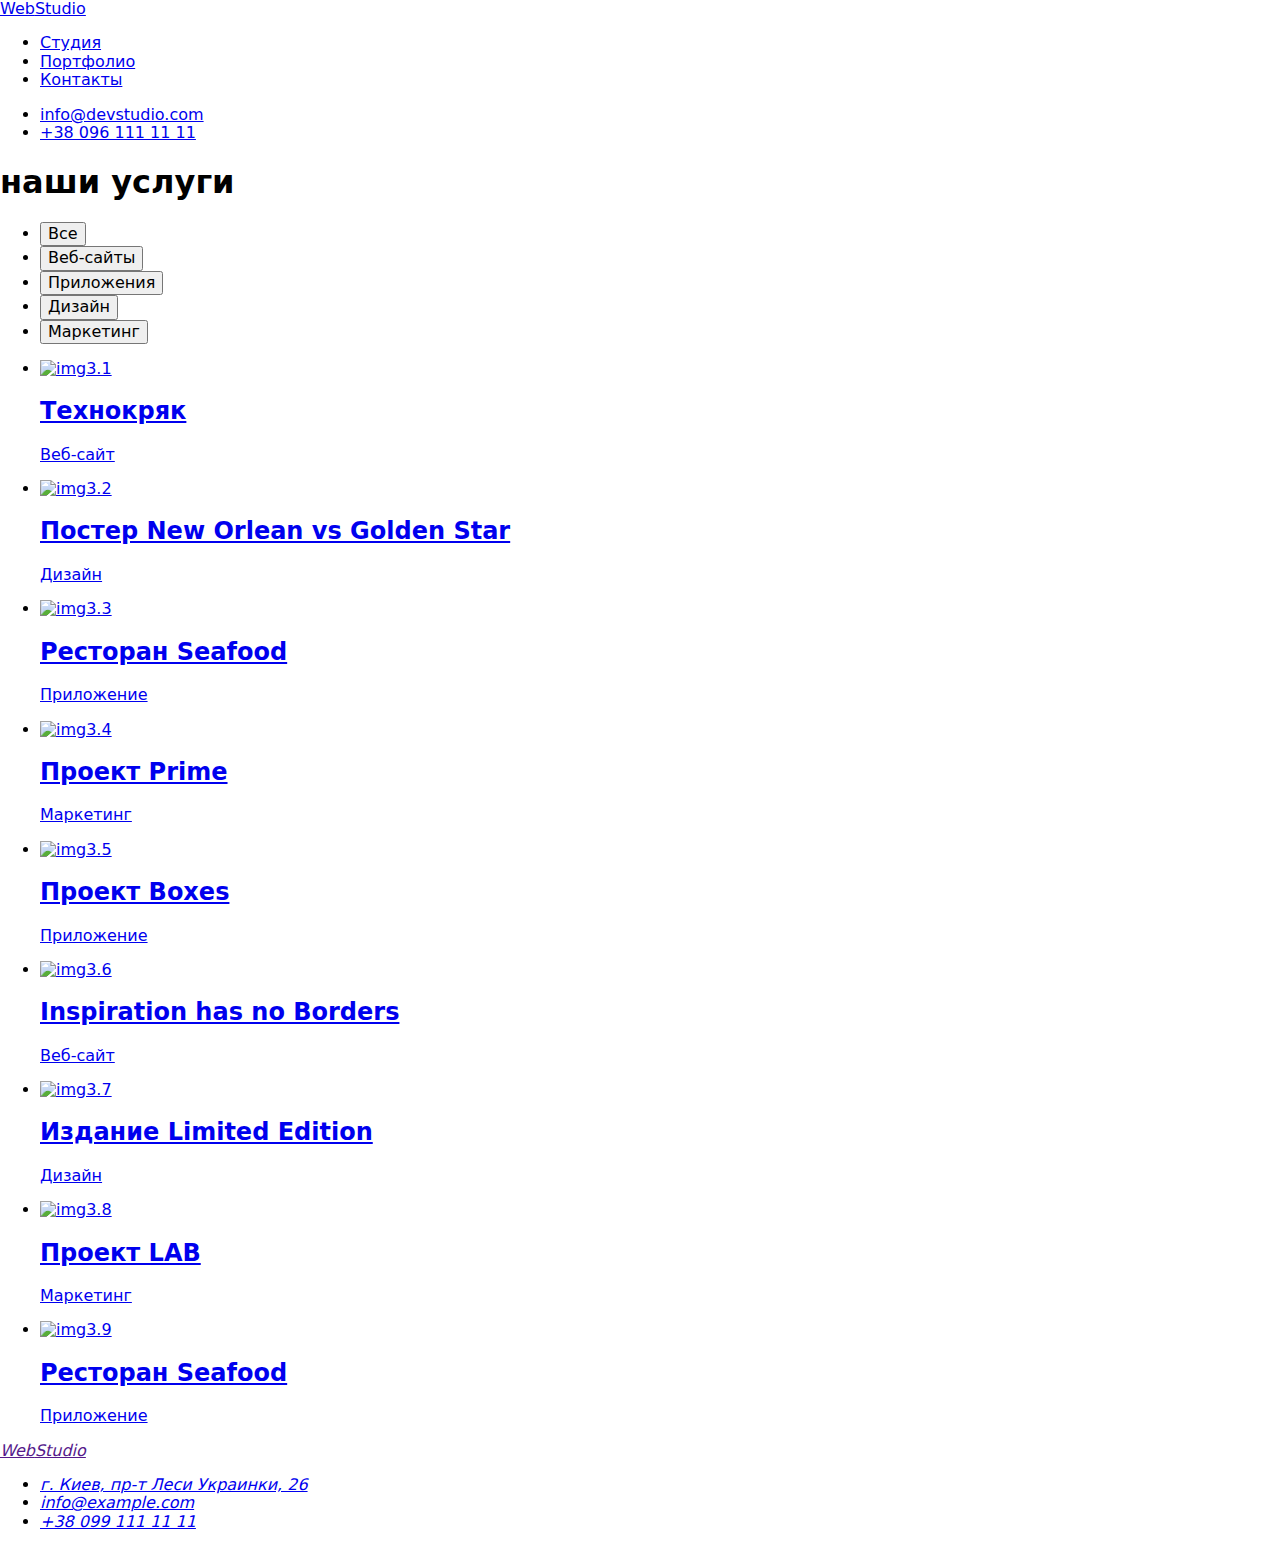
==== portfolio.html @ ed43c31b "Add files via upload" ====
<!DOCTYPE html>
<html lang="ru">
<head>
    <meta charset="UTF-8">
    <meta http-equiv="X-UA-Compatible" content="IE=edge">
    <meta name="viewport" content="width=device-width, initial-scale=1.0">
    <title>portfolio</title>
        <!--нормализатор -->
    <link rel="stylesheet" href="https://cdnjs.cloudflare.com/ajax/libs/modern-normalize/1.0.0/modern-normalize.min.css" />

<!--fonts-->
    <link rel="preconnect" href="https://fonts.googleapis.com">
    <link rel="preconnect" href="https://fonts.gstatic.com" crossorigin>
    <link
        href="https://fonts.googleapis.com/css2?family=Raleway:wght@700&family=Roboto:ital,wght@0,100;0,400;0,500;0,700;0,900;1,100;1,300&display=swap"
        rel="stylesheet">
    <link rel="stylesheet" href="styles/styles.css">
    <link rel="stylesheet" href="styles/media.css">
</head>

<header>
    <a href="#" class="logo">
        Web<span>Studio</span>
    </a>
    <nav class="links">
        <ul>
            <li>
                <a href="index.html">Студия</a> <!--class current-->
            </li>
            <li>
                <a class="current" href="portfolio.html">Портфолио</a>
            </li>
            <li>
                <a href="contacts">Контакты</a>
            </li>
        </ul>
    </nav>
<ul class="contacts">
    <li>
        <a href="mailto:info@devstudio.com" class="mail">info@devstudio.com</a>
    </li>
    <li>
        <a class="tel" href="tel:+380961111111">+38 096 111 11 11</a>
    </li>
    </ul>
</header>
<main>
<section>
    <h1 class="disappering_title">наши услуги</h1>
<ul class="buttons">
    <li><button type="button" class="btn">Все</button></li>
    <li><button type="button" class="btn">Веб-сайты</button></li>
    <li><button type="button" class="btn">Приложения</button></li>
    <li><button type="button" class="btn">Дизайн</button></li>
    <li><button type="button" class="btn">Маркетинг</button></li>
</ul>


<ul class="images">
    <li>
        <a href="*">
            <img src="images/img3.1.jpg" alt="img3.1">
            <h2>Технокряк</h2>
            <p>Веб-сайт</p>
        </a>
    </li>
    <li>
        <a href="*">
            <img src="images/img3.2.jpg" alt="img3.2">
            <h2>Постер New Orlean vs Golden Star</h2>
            <p>Дизайн</p>
        </a>
    </li>
    <li>
        <a href="*">
            <img src="images/img3.3.jpg" alt="img3.3">
            <h2>Ресторан Seafood</h2>
            <p>Приложение</p>
        </a>
    </li>
    <li>
        <a href="*">
            <img src="images/img3.4.jpg" alt="img3.4">
            <h2>Проект Prime</h2>
            <p>Маркетинг</p>
        </a>
    </li>
    <li>
        <a href="*">
            <img src="images/img3.5.jpg" alt="img3.5">
            <h2>Проект Boxes</h2>
            <p>Приложение</p>
        </a>
    </li>
    <li>
        <a href="*">
            <img src="images/img3.6.jpg" alt="img3.6">
            <h2>Inspiration has no Borders</h2>
            <p>Веб-сайт</p>
        </a>
    </li>
    <li>
        <a href="*">
            <img src="images/img3.7.jpg" alt="img3.7">
            <h2>Издание Limited Edition</h2>
            <p>Дизайн</p>
        </a>
    </li>
    <li>
        <a href="*">
            <img src="images/img3.8.jpg" alt="img3.8">
            <h2>Проект LAB</h2>
            <p>Маркетинг</p>
        </a>
    </li>
    <li>
        <a href="*">
            <img src="images/img3.9.jpg" alt="img3.9">
            <h2>Ресторан Seafood</h2>
            <p>Приложение</p>
        </a>
    </li>
</ul>
</section>
</main>
<footer>
    <address>
        <a class="bottom_logo" href="">Web<span>Studio</span></a>
        <ul>
            <li><span><a href="google_maps">г. Киев, пр-т Леси Украинки, 26</a></span></li>
            <li><a href="mailto:info@example.com">info@example.com</a></li>
            <li><a href="+380991111111">+38 099 111 11 11</a></li>
        </ul>
    </address>
</footer>




</html>
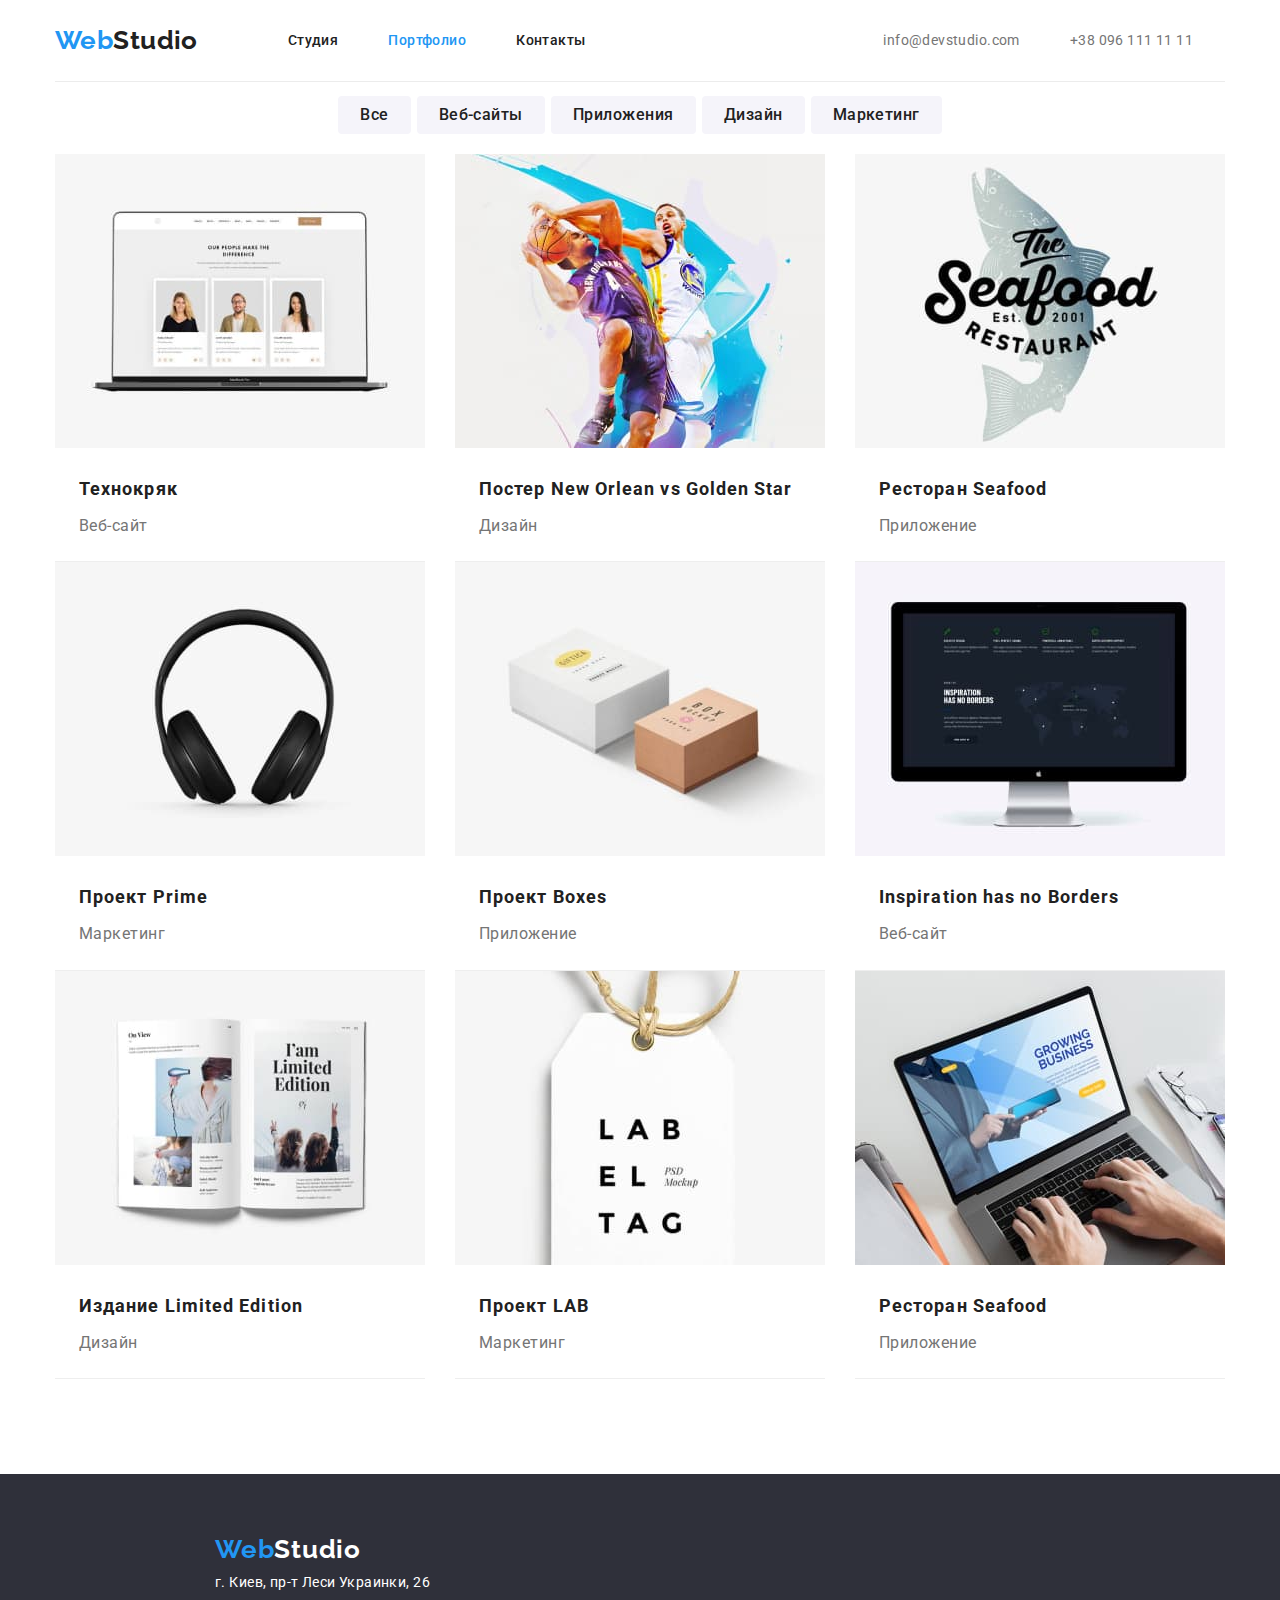
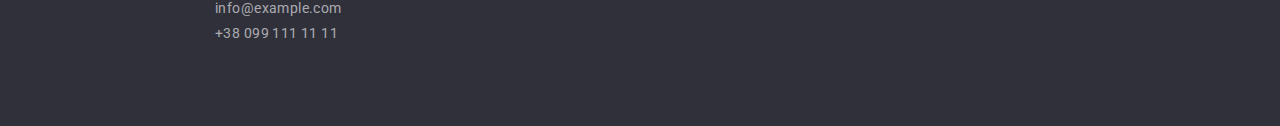
==== commit ab9e090d: "Add files via upload" ====
--- a/portfolio.html
+++ b/portfolio.html
@@ -15,7 +15,7 @@
         href="https://fonts.googleapis.com/css2?family=Raleway:wght@700&family=Roboto:ital,wght@0,100;0,400;0,500;0,700;0,900;1,100;1,300&display=swap"
         rel="stylesheet">
     <link rel="stylesheet" href="styles/styles.css">
-    <link rel="stylesheet" href="styles/media.css">
+    <!--link rel="stylesheet" href="styles/media.css"-->
 </head>
 
 <header>
@@ -25,8 +25,7 @@
     <nav class="links">
         <ul>
             <li>
-                <a href="index.html">Студия</a> <!--class current-->
-            </li>
+                <a href="index.html">Студия</a>
             <li>
                 <a class="current" href="portfolio.html">Портфолио</a>
             </li>
--- a/styles/styles.css
+++ b/styles/styles.css
@@ -0,0 +1,432 @@
+/*general rules*/
+
+/*1 em = 14px*/
+:root {
+    --blue: #2196F3;
+    --white: #ffffff;
+    --black-text: #212121;
+    --gray-text: #757575;
+    --bg-color: #2F303A; 
+    --bg-color2: #F5F4FA;
+    --footer-addres-color: rgba(255, 255, 255, 0.6);
+}
+
+body {
+    padding: 0;
+    margin: 0;
+    font-size: 14px;
+    letter-spacing: 0.03em;
+    font-family: 'Roboto', sans-serif;
+    color: var(--black-text);
+    background-color: var(--white);
+    font-size: 14px;
+}
+
+a {
+    text-decoration: none;
+}
+ul {
+    padding-left: 0;
+    margin-bottom: 0;
+    list-style: none;
+}
+
+/*header*/
+header {
+    max-width: 1170px;
+    margin: 0 auto;
+    display: flex;
+    border-bottom: 1px solid #ECECEC;
+}
+header .logo {
+    text-decoration: none;
+    font-family: 'Raleway';
+    font-weight: 700;
+    font-size: 26px;
+    line-height: 1.2;
+    color: var(--blue);
+}
+header .logo span {
+    margin: 0;
+    display: inline-block;
+    color: var(--black-text);
+    padding: 25px 0;
+}
+.header a {
+    text-decoration: none;
+}
+
+/*links*/
+.links {
+    margin-left: 90px;
+}
+.links ul {
+    width: 40%;
+    list-style: none;
+    margin-top: 0;
+    padding-left: 0;
+    display: flex;
+    padding: 32px 0
+}
+.links ul li:last-child {
+    margin-right: 0;
+}
+.links ul li {
+    margin-right: 50px;
+}
+.links li a {
+    font-family: 'Roboto';
+    font-weight: 500;
+    font-size: 14px;
+    line-height: 1.14;
+    letter-spacing: 0.02;
+    text-decoration: none;
+    color: var(--black-text);
+
+}
+.links li a span {
+    margin: 0;
+    color: var(--blue);;
+}
+
+/*contacts*/
+.contacts {
+    font-family: 'Roboto';
+    list-style: none;
+    margin-top: 0;
+    padding-left: 0;
+    display: flex;
+    margin-left: auto;
+    padding: 32px;
+}
+
+.tel {
+    color: var(--gray-text);
+}
+
+.mail {
+    margin-right: 50px;
+    color: var(--gray-text);
+}
+
+/*Block 1*/
+.logo-img {
+    width: 100%;
+    font-family: 'Raleway';
+    font-weight: 700;
+    font-size: 26px;
+    line-height: 1.19;
+    letter-spacing: 0.03em;
+    color: var(--blue);
+}
+.banner {
+    padding: 200px 0;
+    background: var(--bg-color);
+    text-align: center;
+    width: 1600px;
+    margin: 0 auto;
+}
+.banner h1 {
+    max-width: 695px;
+    margin: 0 auto;
+    margin-bottom: 30px;
+    font-weight: 900;
+    font-size: 44px;
+    line-height: 1.36;
+    text-align: center;
+    letter-spacing: 0.06em;
+    text-transform: uppercase;
+    color:var(--white);
+}
+.banner .btn {
+    margin-top: 30px;
+    color: var(--white);
+    background: var(--blue);
+    box-shadow: 0px 4px 4px rgba(0, 0, 0, 0.15);
+    border-radius: 4px;
+    letter-spacing: 0.06em;
+    padding: 10px 32px;
+    border: none;
+    width: 200px;
+    height: 50px;
+
+
+}
+/*our benefits*/
+.disappering_title{
+    display: none;
+}
+.benefits ul {
+    font-family: 'Roboto';
+    margin: 0 auto;
+    display: flex;
+}
+.benefits ul li {
+    margin-right: 30px;
+}
+.benefits ul li:last-child {
+    margin-right: 0;
+}
+.benefits h3 {
+    margin-top: 0;
+    font-family: 'Roboto';
+    font-weight: 700;
+    font-size: 14px;
+    line-height: 1.14;
+    letter-spacing: 0.03em;
+    text-transform: uppercase;
+    color: var(--black-text);
+}
+.benefits p {
+    font-size: 14px;
+    line-height: 1.71;
+    letter-spacing: 0.03em;
+    color: var(--gray-text);
+    margin-bottom: 0;
+}
+/*works*/
+.works {
+    padding-bottom: 95px;
+}
+.works h2 {
+    font-family: 'Roboto';
+    font-weight: 700;
+    font-size: 36px;
+    line-height: 1.17;
+    text-align: center;
+    letter-spacing: 0.03em;
+    color: var(--black-text);
+    margin-bottom: 50px;
+}
+.works ul {
+    display: flex;
+    max-width: 1170px;
+    margin: 0 auto;
+}
+.works ul li {
+    margin-right: 30px;
+}
+.works ul li:last-child {
+    margin-right: 0;
+}
+.team {
+    background: var(--bg-color2);
+    width: 1600px;
+    margin: 0 auto;
+}
+.m-bt-95 {
+    padding: 95px 0;
+}
+.team h2 {
+    font-family: 'Roboto';
+    font-weight: 700;
+    font-size: 36px;
+    line-height: 1.17;
+    text-align: center;
+    letter-spacing: 0.03em;
+    color: var(--black-text);
+    margin-bottom: 50px;
+}
+.team ul {
+    display: flex;
+    max-width: 1170px;
+    margin: 0 auto;
+}
+.team img {
+    width: 100%;
+}
+.team li:last-child {
+    margin: 0;
+}
+.team li {
+    margin-right: 30px;
+    background: var(--white);
+    box-shadow: 0px 1px 3px rgba(0, 0, 0, 0.12), 0px 1px 1px rgba(0, 0, 0, 0.14), 0px 2px 1px rgba(0, 0, 0, 0.2);
+    border-radius: 0px 0px 4px 4px;
+    text-align: center;
+}
+.team h3 {
+    font-family: 'Roboto';
+    font-weight: 500;
+    font-size: 16px;
+    line-height: 1.2;
+    text-align: center;
+    letter-spacing: 0.03em;
+    color: var(--black-text);
+    margin: 30px 0 10px;
+}
+.team  p {
+    font-family: 'Roboto';
+    font-size: 16px;
+    line-height: 1.2;
+    text-align: center;
+    letter-spacing: 0.03em;
+    color: var(--gray-text);
+}
+/*footer*/
+footer{
+    background: var(--bg-color);
+    margin: 0 auto;
+    height: 252px;
+    width: 1600px;
+}
+.bottom_logo{
+    display: flex;
+    color: var(--blue);
+    font-family: 'Raleway';
+    font-weight: 700;
+    font-size: 26px;
+    line-height: 1.2;
+    letter-spacing: 0.03em;
+    max-width:145px;
+    padding-top: 60px;
+    max-width: 1170px;
+    margin: 0 auto;
+}
+.bottom_logo span{
+    margin: 0;
+    color: var(--white);
+}
+address{
+    margin-top: 20px;
+}
+footer address ul li a{
+    color: var(--footer-addres-color)
+}
+footer address ul li span a {
+    color: var(--white);
+}
+footer ul{
+    margin-top: 9px;
+}
+footer ul li {
+    margin-top: 9px;
+}
+address{
+    text-decoration-style: none;
+    max-width: 1170px;
+    margin: 0 auto;
+    font-family: 'Roboto';
+    font-style: normal;
+}
+
+/*portfolio*/
+
+/*top buttoms*/
+.buttons{
+    display: flex;
+justify-content: center;
+}
+.buttons li{
+    margin-right: 6px;
+}
+.buttons li:last-child {
+margin: 0;
+}
+.buttons li button{
+    padding: 6px 22px;
+    font-family: 'Roboto';
+    font-weight: 500;
+    font-size: 16px;
+    line-height: 1.6;
+    text-align: center;
+    letter-spacing: 0.03em;
+    background: var(--bg-color2);
+    border-radius: 4px;
+    border: 0;
+    color: var(--black-text);
+}
+.button-red{ 
+    background: var(--blue);
+    box-shadow: 0px 3px 1px rgba(0, 0, 0, 0.1), 0px 1px 2px rgba(0, 0, 0, 0.08), 0px 2px 2px rgba(0, 0, 0, 0.12);
+    border-radius: 4px;
+    color: var(--white);
+}
+/*images description*/
+.images p{
+    font-family: 'Roboto';
+    font-size: 16px;
+    line-height: 1.9;
+    letter-spacing: 0.03em;
+    color: var(--gray-text);
+}
+.images h2{
+    font-family: 'Roboto';
+    font-weight: 700;
+    font-size: 18px;
+    line-height: 2;
+    letter-spacing: 0.06em;
+    color: var(--black-text);
+    margin:20px 24px 4px 24px;
+}
+.images p {
+    margin:0px 24px 20px 24px;
+}
+
+/*images position*/
+img {
+    justify-content: space-between ;
+    width: 100%;
+    /*margin-top: 30px;*/
+}
+
+.images {
+    max-width:1170px;
+    display: flex;
+    flex-wrap: wrap;
+    margin: auto;
+    padding-top: 20px;
+    justify-content: space-between;
+    padding-bottom: 95px;
+}
+
+a:hover,a:focus{
+    color: var(--blue);
+    transition: color .5s ease-out;
+}
+
+.images li{
+    border-bottom: 1px solid #EEEEEE;
+}
+
+.links ul li .current {
+    color: var(--blue)
+}
+
+.btn:hover,.btn:focus {
+    background: var(--blue);
+    box-shadow: 0px 3px 1px rgba(0, 0, 0, 0.1), 0px 1px 2px rgba(0, 0, 0, 0.08), 0px 2px 2px rgba(0, 0, 0, 0.12);
+    border-radius: 4px;
+    color: var(--white);
+    cursor: pointer;
+
+}
+
+.banner .container .btn:hover
+    {visibility: hidden;}
+
+.links ul li a:hover,.links ul li a:focus {
+    color: var(--blue);
+    transition: color .5s ease-in-out;
+}
+
+.contacts li a .tel:hover{
+    color: var(--blue);
+    transition: color .5s ease-out;
+}
+.container{
+    width: 1200px;
+    padding: 0px 15px;
+    margin: 0 auto;
+}
+
+
+/*transition: color .5s ease-in-out;*/
+/*плавність для анімації на ховер
+ 1 color для чого (all)
+ 2 .5s тривалість
+ 3 ease-in-out яка аме анімація
+*/
+
+
+
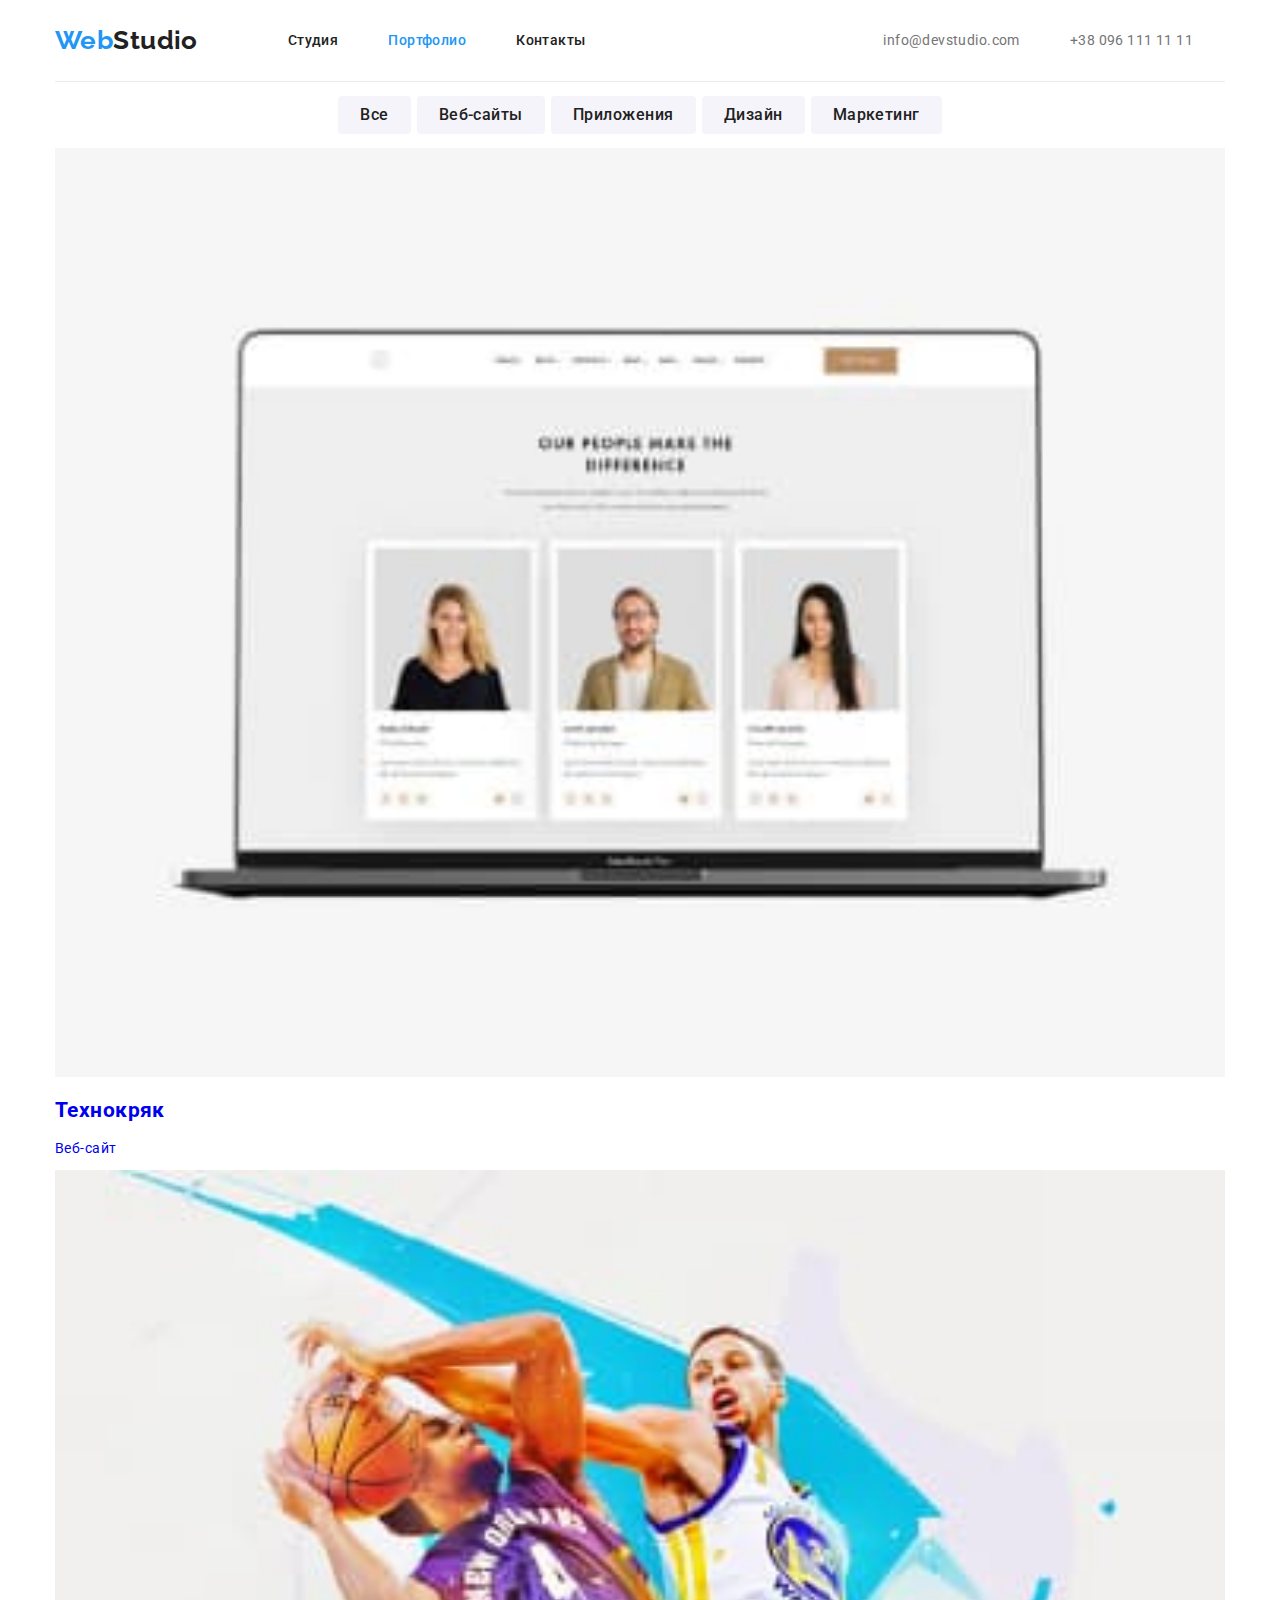
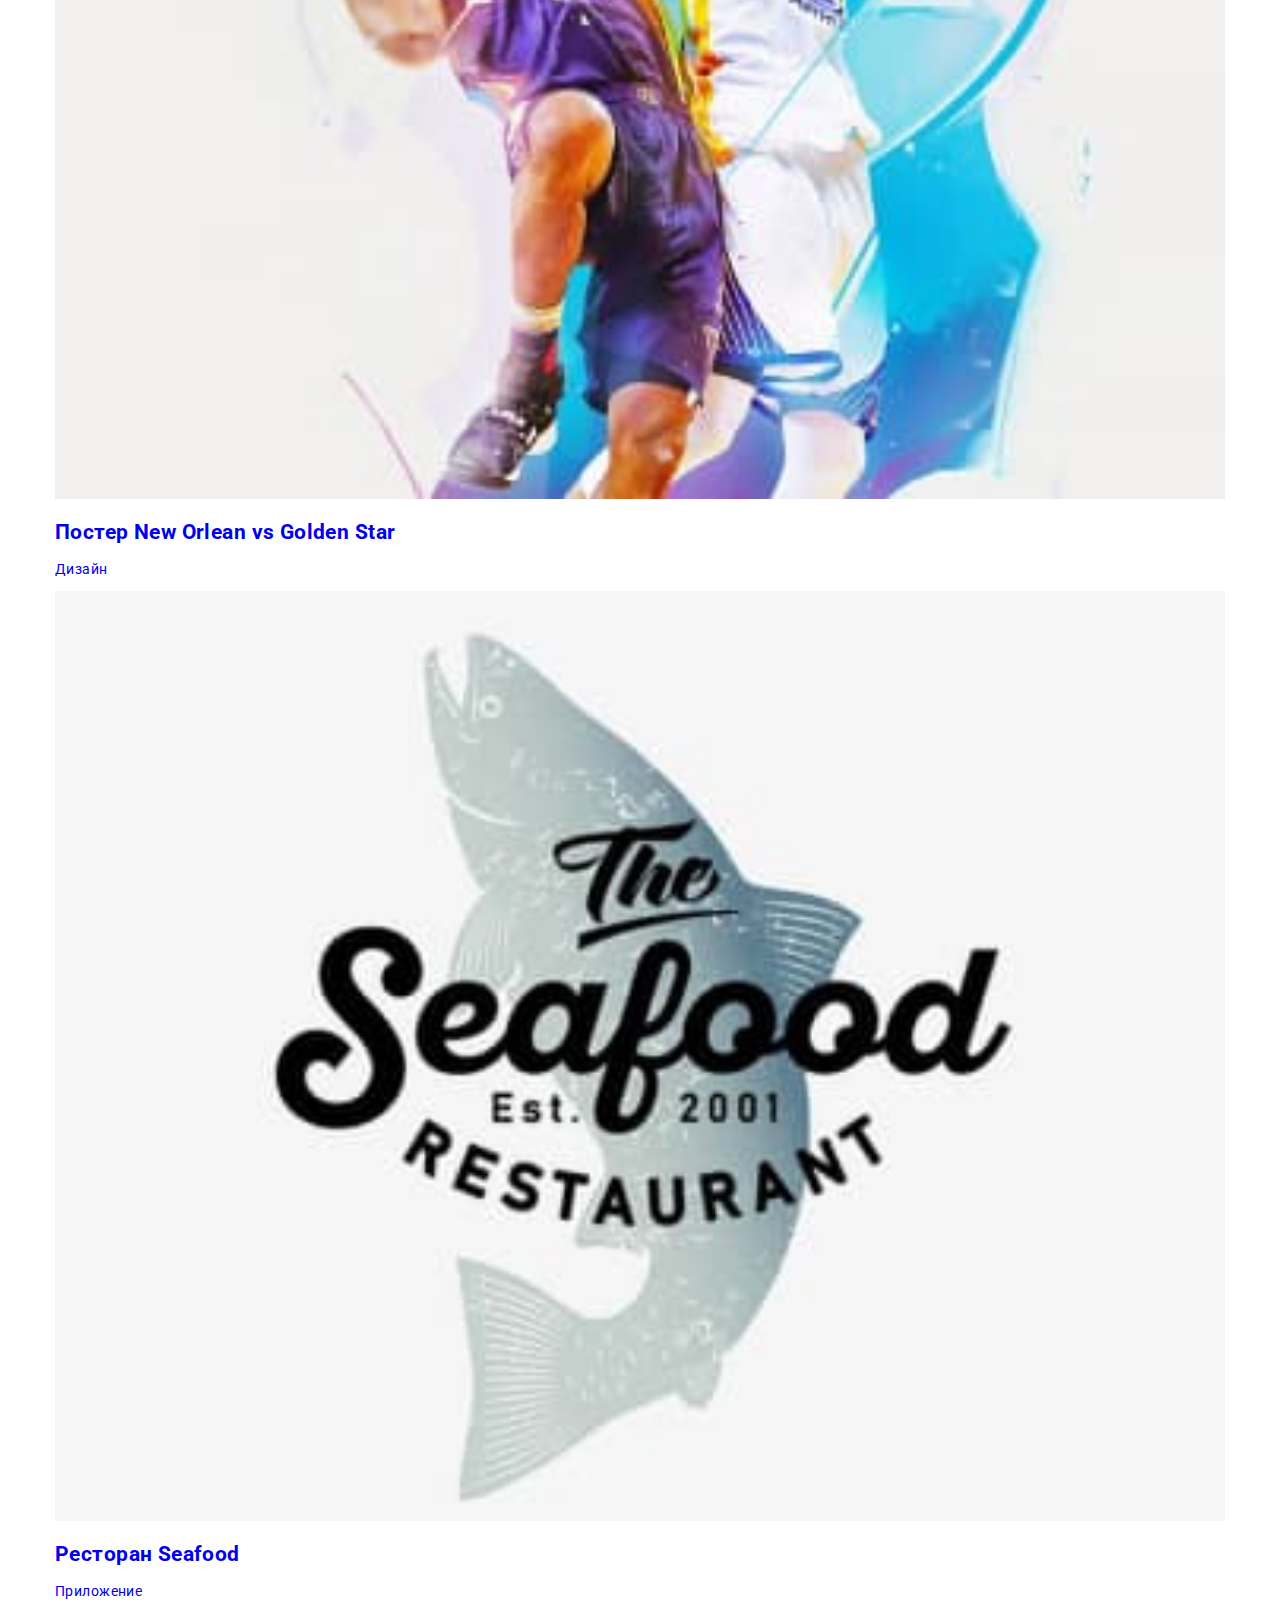
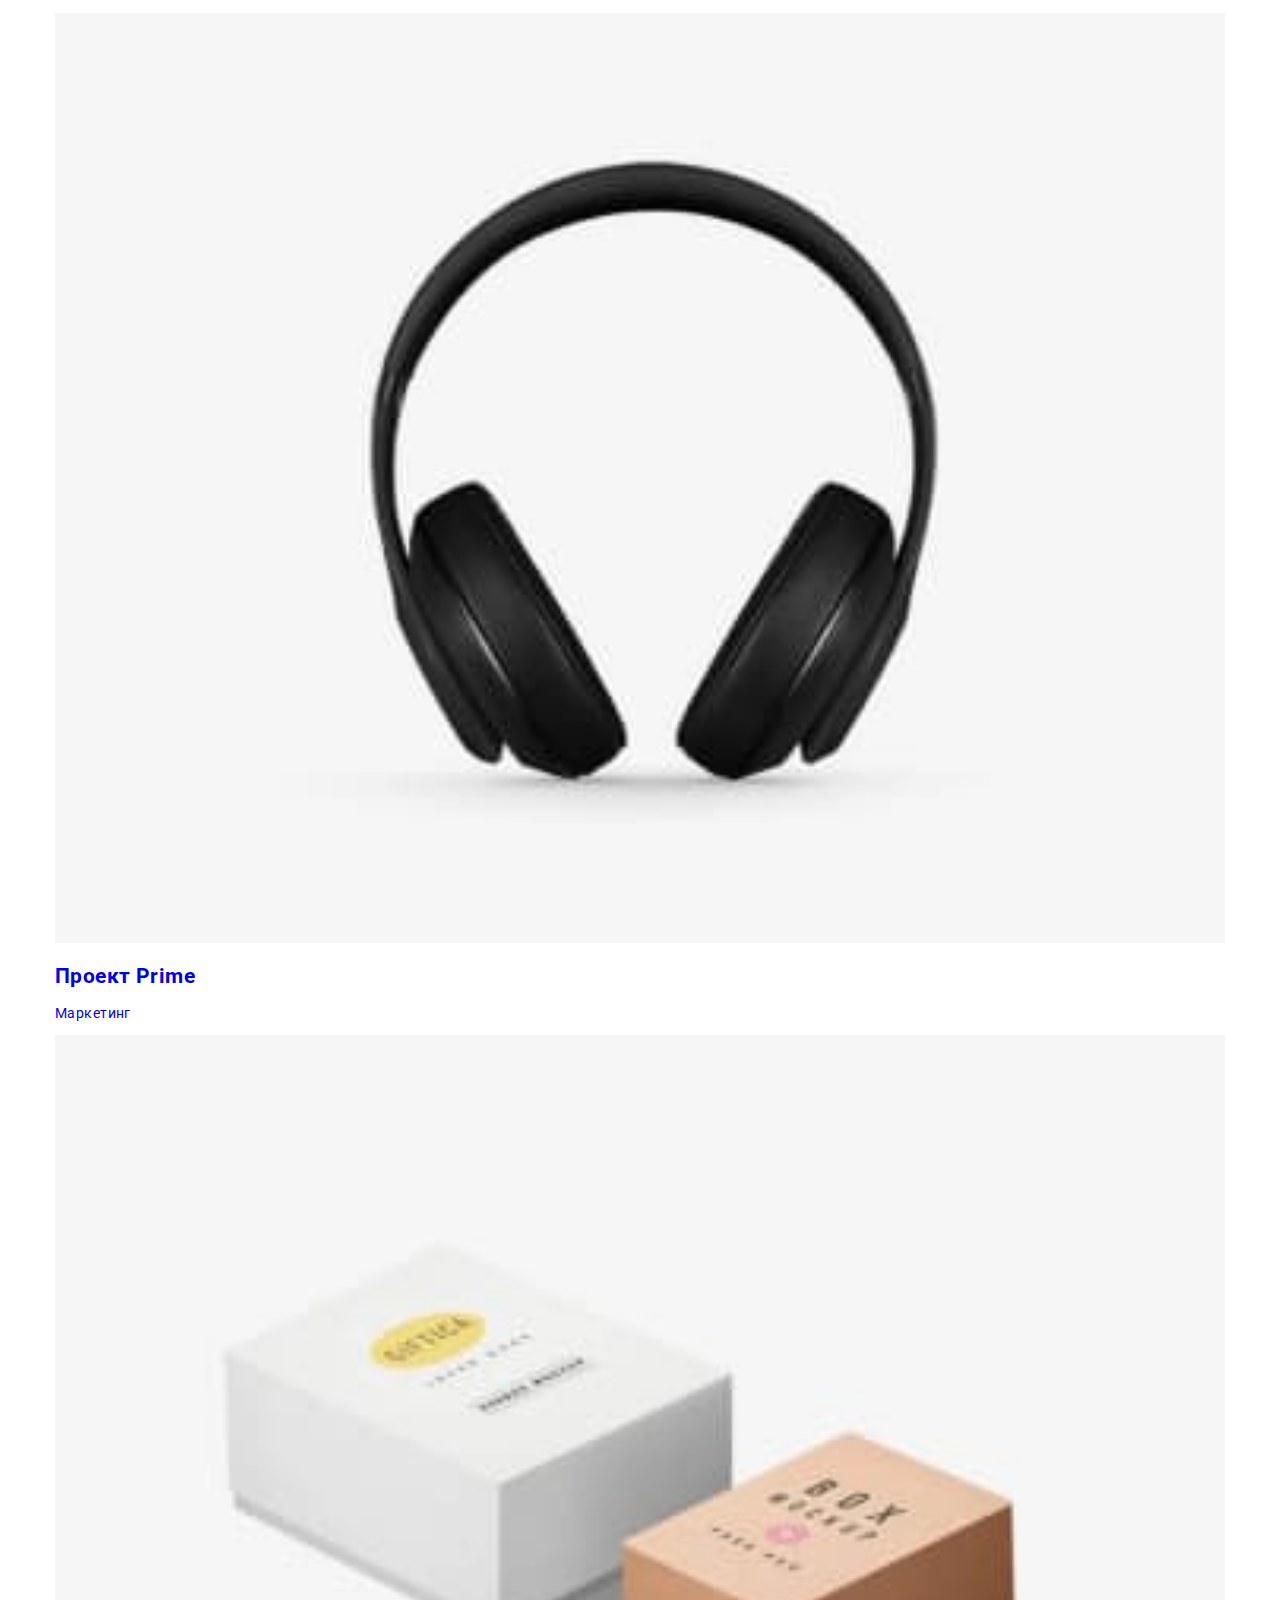
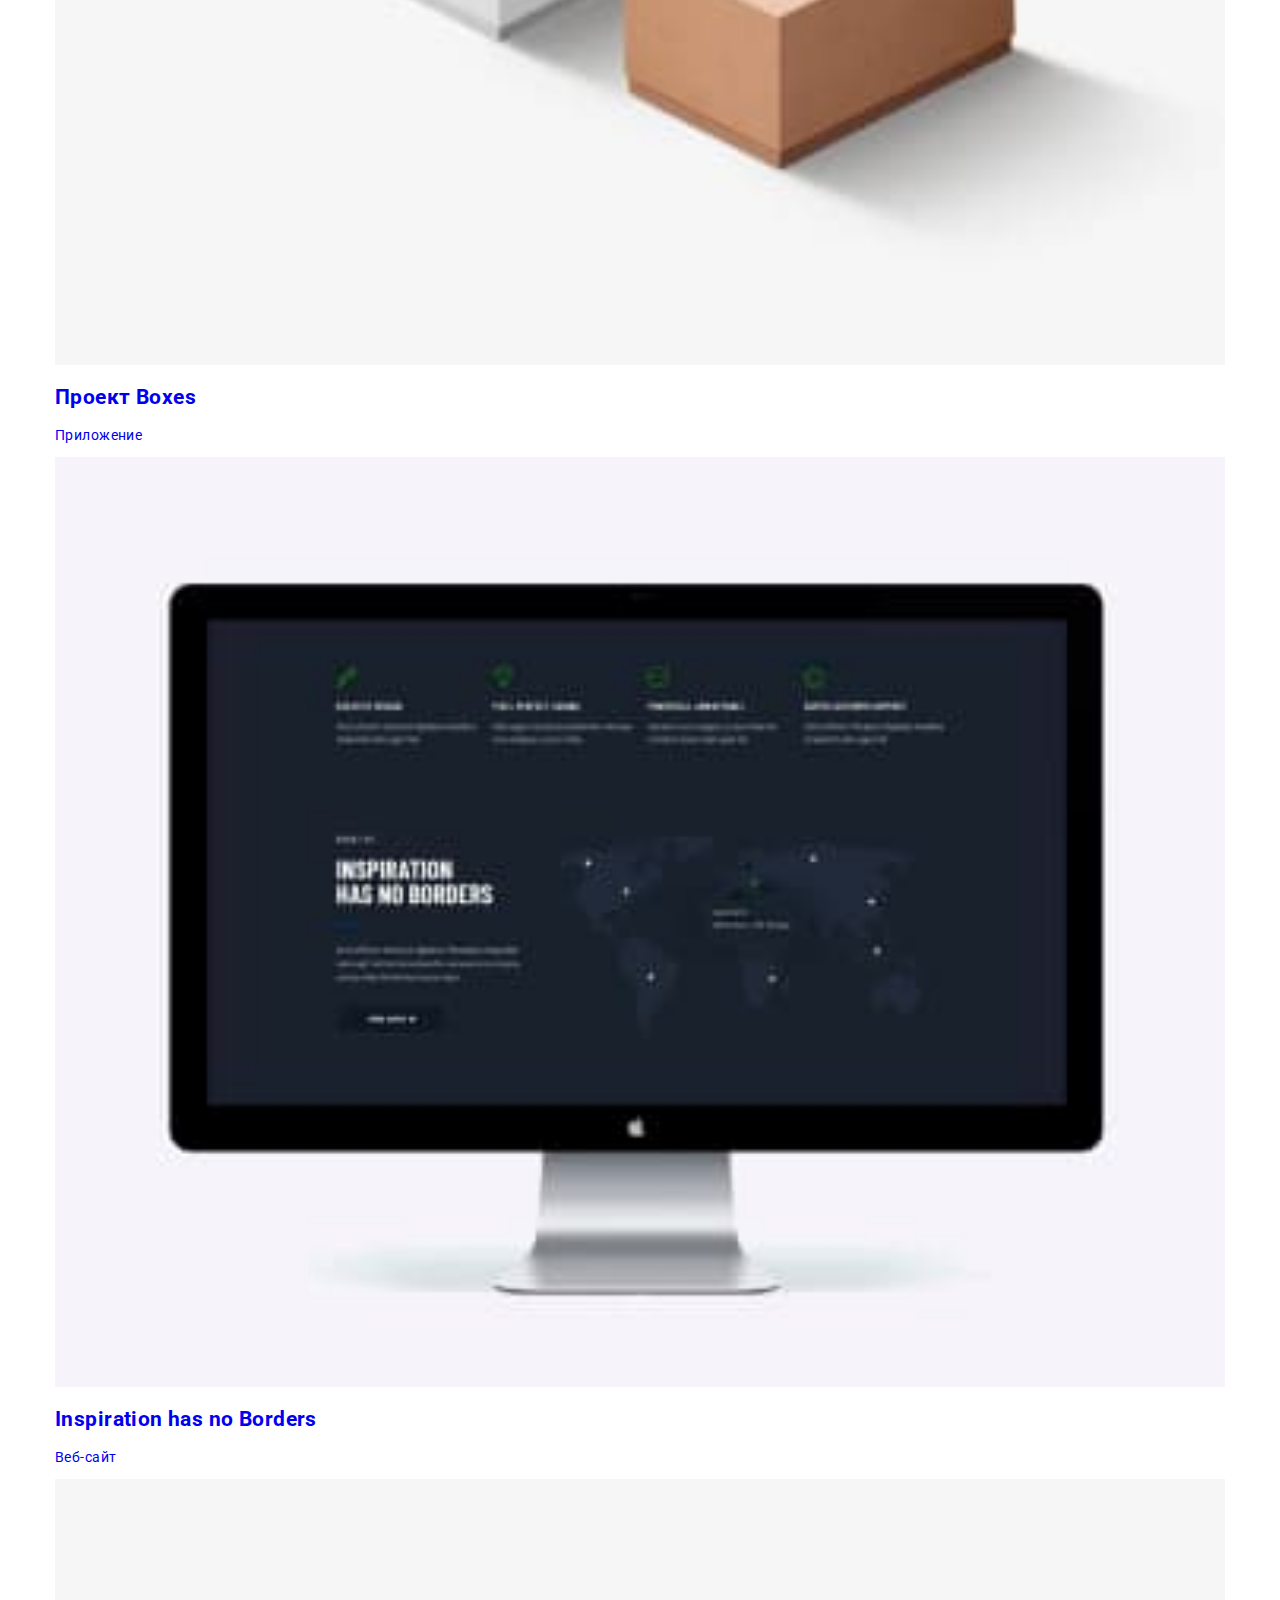
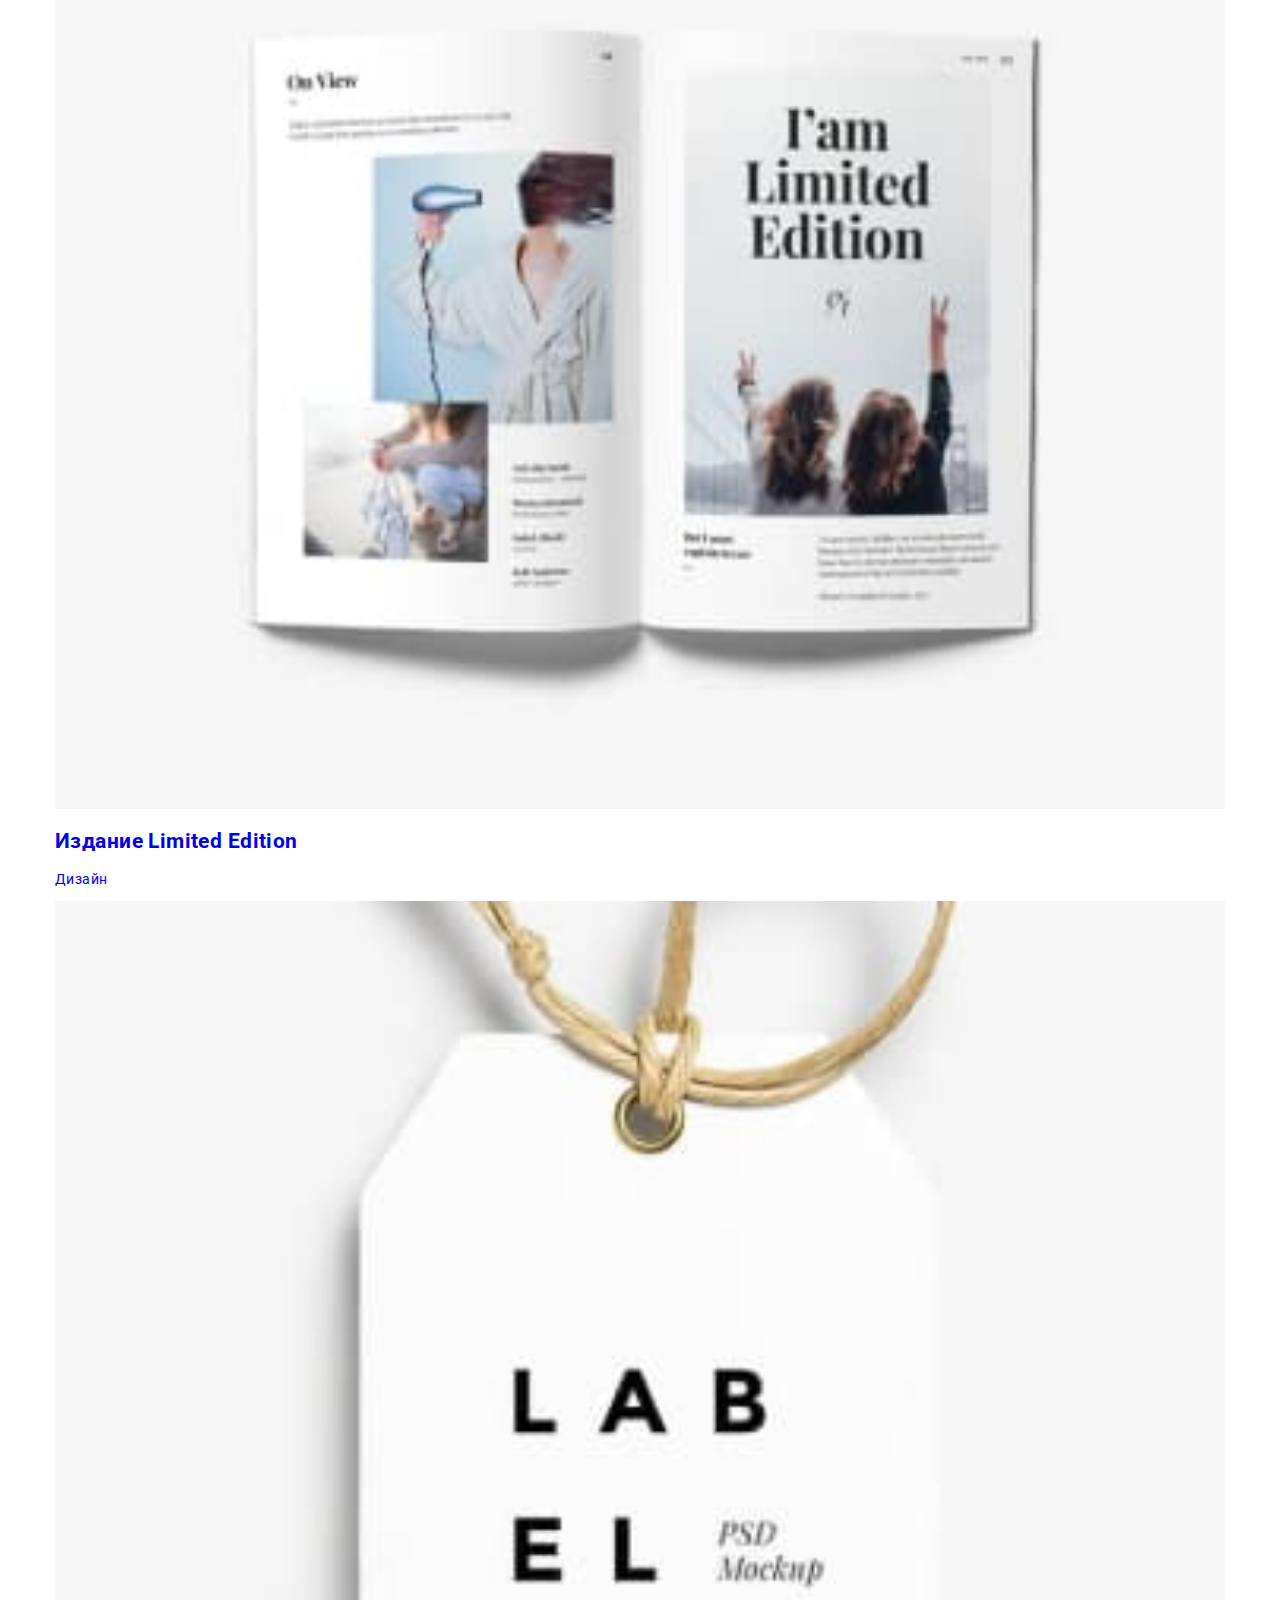
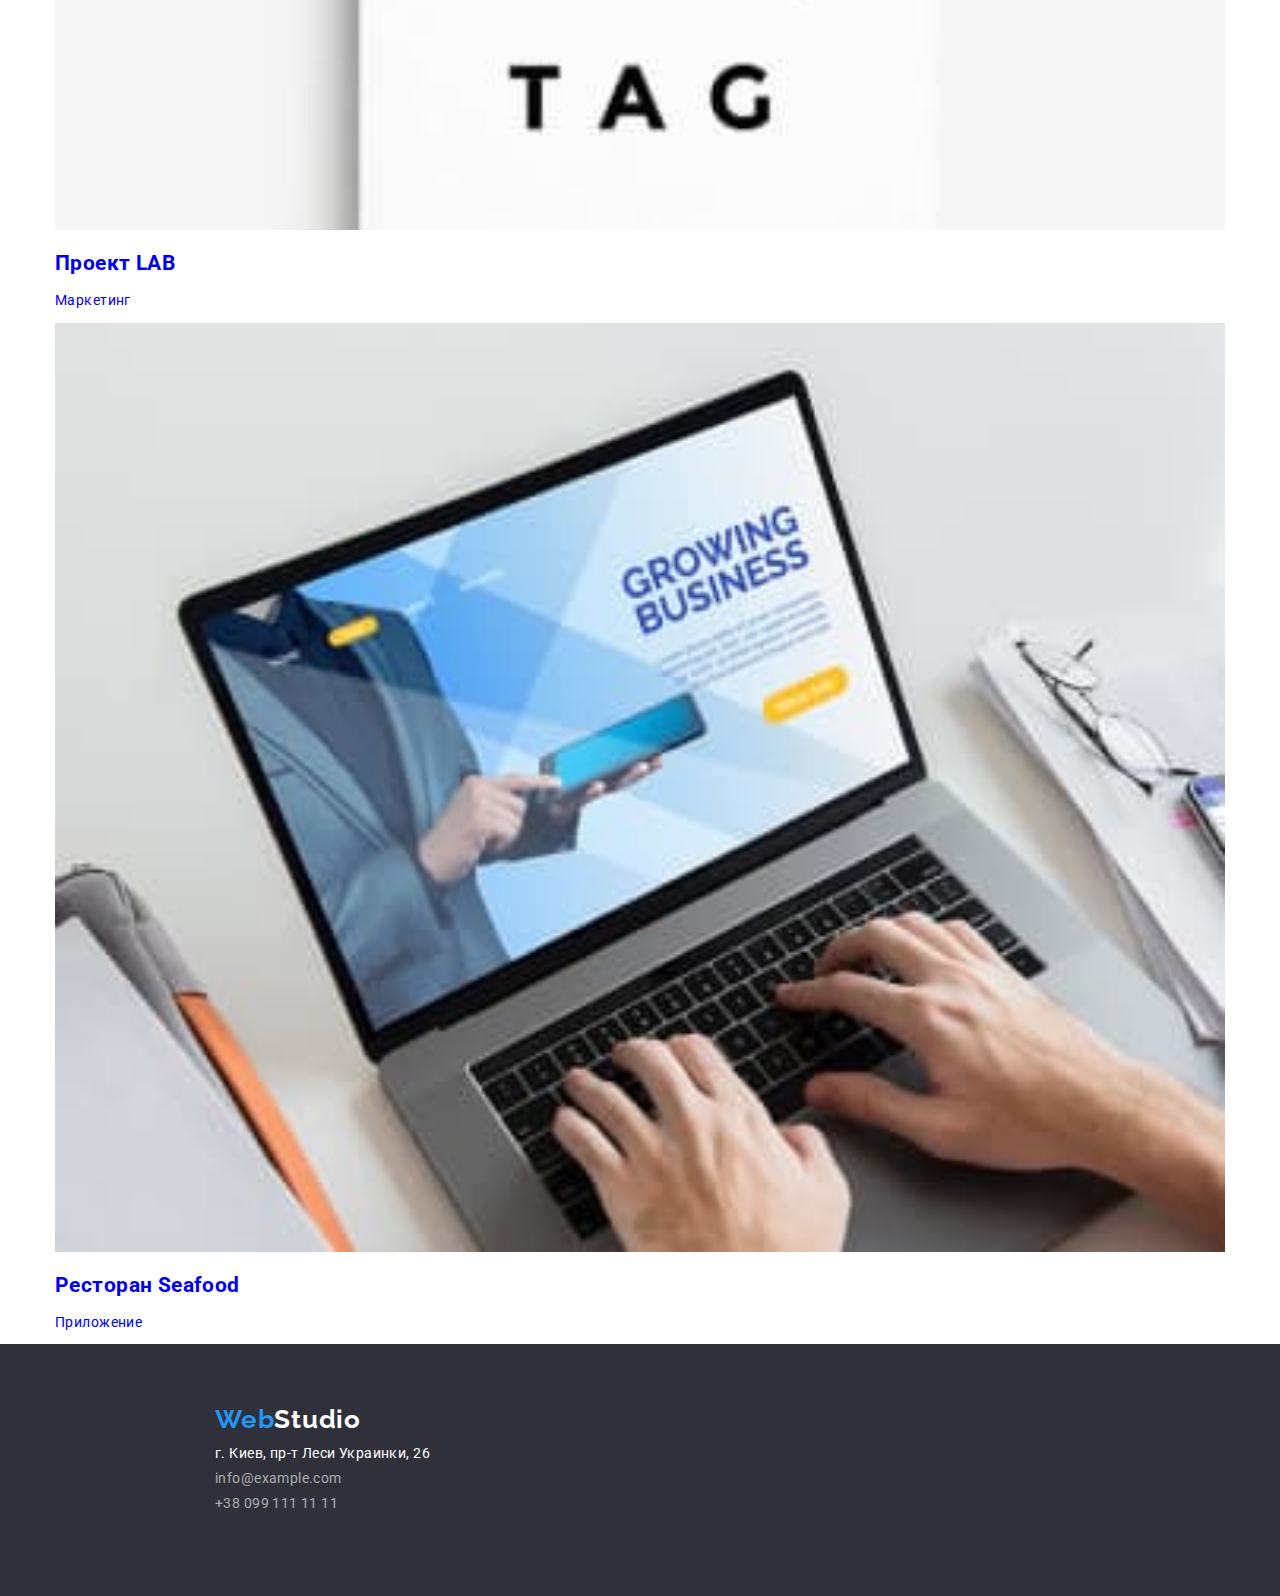
==== commit 5ea118dd: "Add files via upload" ====
--- a/portfolio.html
+++ b/portfolio.html
@@ -55,71 +55,142 @@
 </ul>
 
 
-<ul class="images">
-    <li>
-        <a href="*">
-            <img src="images/img3.1.jpg" alt="img3.1">
-            <h2>Технокряк</h2>
-            <p>Веб-сайт</p>
-        </a>
-    </li>
-    <li>
-        <a href="*">
-            <img src="images/img3.2.jpg" alt="img3.2">
-            <h2>Постер New Orlean vs Golden Star</h2>
-            <p>Дизайн</p>
-        </a>
-    </li>
-    <li>
-        <a href="*">
-            <img src="images/img3.3.jpg" alt="img3.3">
-            <h2>Ресторан Seafood</h2>
-            <p>Приложение</p>
-        </a>
-    </li>
-    <li>
-        <a href="*">
-            <img src="images/img3.4.jpg" alt="img3.4">
-            <h2>Проект Prime</h2>
-            <p>Маркетинг</p>
-        </a>
-    </li>
-    <li>
-        <a href="*">
-            <img src="images/img3.5.jpg" alt="img3.5">
-            <h2>Проект Boxes</h2>
-            <p>Приложение</p>
-        </a>
-    </li>
-    <li>
-        <a href="*">
-            <img src="images/img3.6.jpg" alt="img3.6">
-            <h2>Inspiration has no Borders</h2>
-            <p>Веб-сайт</p>
-        </a>
-    </li>
-    <li>
-        <a href="*">
-            <img src="images/img3.7.jpg" alt="img3.7">
-            <h2>Издание Limited Edition</h2>
-            <p>Дизайн</p>
-        </a>
-    </li>
-    <li>
-        <a href="*">
-            <img src="images/img3.8.jpg" alt="img3.8">
-            <h2>Проект LAB</h2>
-            <p>Маркетинг</p>
-        </a>
-    </li>
-    <li>
-        <a href="*">
-            <img src="images/img3.9.jpg" alt="img3.9">
-            <h2>Ресторан Seafood</h2>
-            <p>Приложение</p>
-        </a>
-    </li>
-</ul>
+<div class="container">
+    <ul class="card-set">
+
+
+
+
+
+        <li class="item">
+            <a href="*">
+            <article class="card">
+                <div class="card-thmb">
+                    <img src="images/img3.1.jpg" alt="img3.1">
+                </div>
+                <div class="card-content">
+                    <h2 class="card-head">Технокряк</h2>
+                    <p class="card-text">Веб-сайт</p>
+                </div>
+            </article>
+            </a>
+        </li>
+
+        <li class="item">
+            <a href="*">
+            <article class="card">
+                <div class="card-thmb">
+                    <img src="images/img3.2.jpg" alt="img3.2">
+                </div>
+                <div class="card-content">
+                    <h2 class="card-head">Постер New Orlean vs Golden Star</h2>
+                    <p class="card-text">Дизайн</p>
+                </div>
+            </article>
+            </a>
+        </li>
+
+        <li class="item">
+            <a href="*">
+            <article class="card">
+                <div class="card-thmb">
+                    <img src="images/img3.3.jpg" alt="img3.3">
+                </div>
+                <div class="card-content">
+                    <h2 class="card-head">Ресторан Seafood</h2>
+                    <p class="card-text">Приложение</p>
+                </div>
+            </article>
+            </a>
+        </li>
+
+        <li class="item">
+            <a href="*">
+                <article class="card">
+                    <div class="card-thmb">
+                        <img src="images/img3.4.jpg" alt="img3.4">
+                    </div>
+                    <div class="card-content">
+                        <h2 class="card-head">Проект Prime</h2>
+                        <p class="card-text">Маркетинг</p>
+                    </div>
+            </article>
+            </a>
+        </li>
+
+        <li class="item">
+            <a href="*">
+            <article class="card">
+                <div class="card-thmb">
+                    <img src="images/img3.5.jpg" alt="img3.5">
+                </div>
+                <div class="card-content">
+                    <h2 class="card-head">Проект Boxes</h2>
+                    <p class="card-text">Приложение</p>
+                </div>
+            </article>
+            </a>
+        </li>
+
+        <li class="item">
+            <a href="*">
+            <article class="card">
+                <div class="card-thmb">
+                    <img src="images/img3.6.jpg" alt="img3.6">
+                </div>
+                <div class="card-content">
+                    <h2 class="card-head">Inspiration has no Borders</h2>
+                    <p class="card-text">Веб-сайт</p>
+                </div>
+            </article>
+            </a>
+        </li>
+
+        <li class="item">
+            <a href="*">
+            <article class="card">
+                <div class="card-thmb">
+                    <img src="images/img3.7.jpg" alt="img3.7">
+                </div>
+                <div class="card-content">
+                    <h2 class="card-head">Издание Limited Edition</h2>
+                    <p class="card-text">Дизайн</p>
+                </div>
+            </a>
+            </article>
+        </li>
+
+        <li class="item">
+            <a href="*">
+            <article class="card">
+                <div class="card-thmb">
+                    <img src="images/img3.8.jpg" alt="img3.8">
+                </div>
+                <div class="card-content">
+                    <h2 class="card-head">Проект LAB</h2>
+                    <p class="card-text">Маркетинг</p>
+                </div>
+            </article>
+            </a>
+        </li>
+
+        <li class="item">
+            <a href="*">
+            <article class="card">
+                <div class="card-thmb">
+                    <img src="images/img3.9.jpg" alt="img3.9">
+                </div>
+                <div class="card-content">
+                    <h2 class="card-head">Ресторан Seafood</h2>
+                    <p class="card-text">Приложение</p>
+                </div>
+            </article>
+            </a>
+        </li>
+    </ul>
+</div>
+
+
 </section>
 </main>
 <footer>
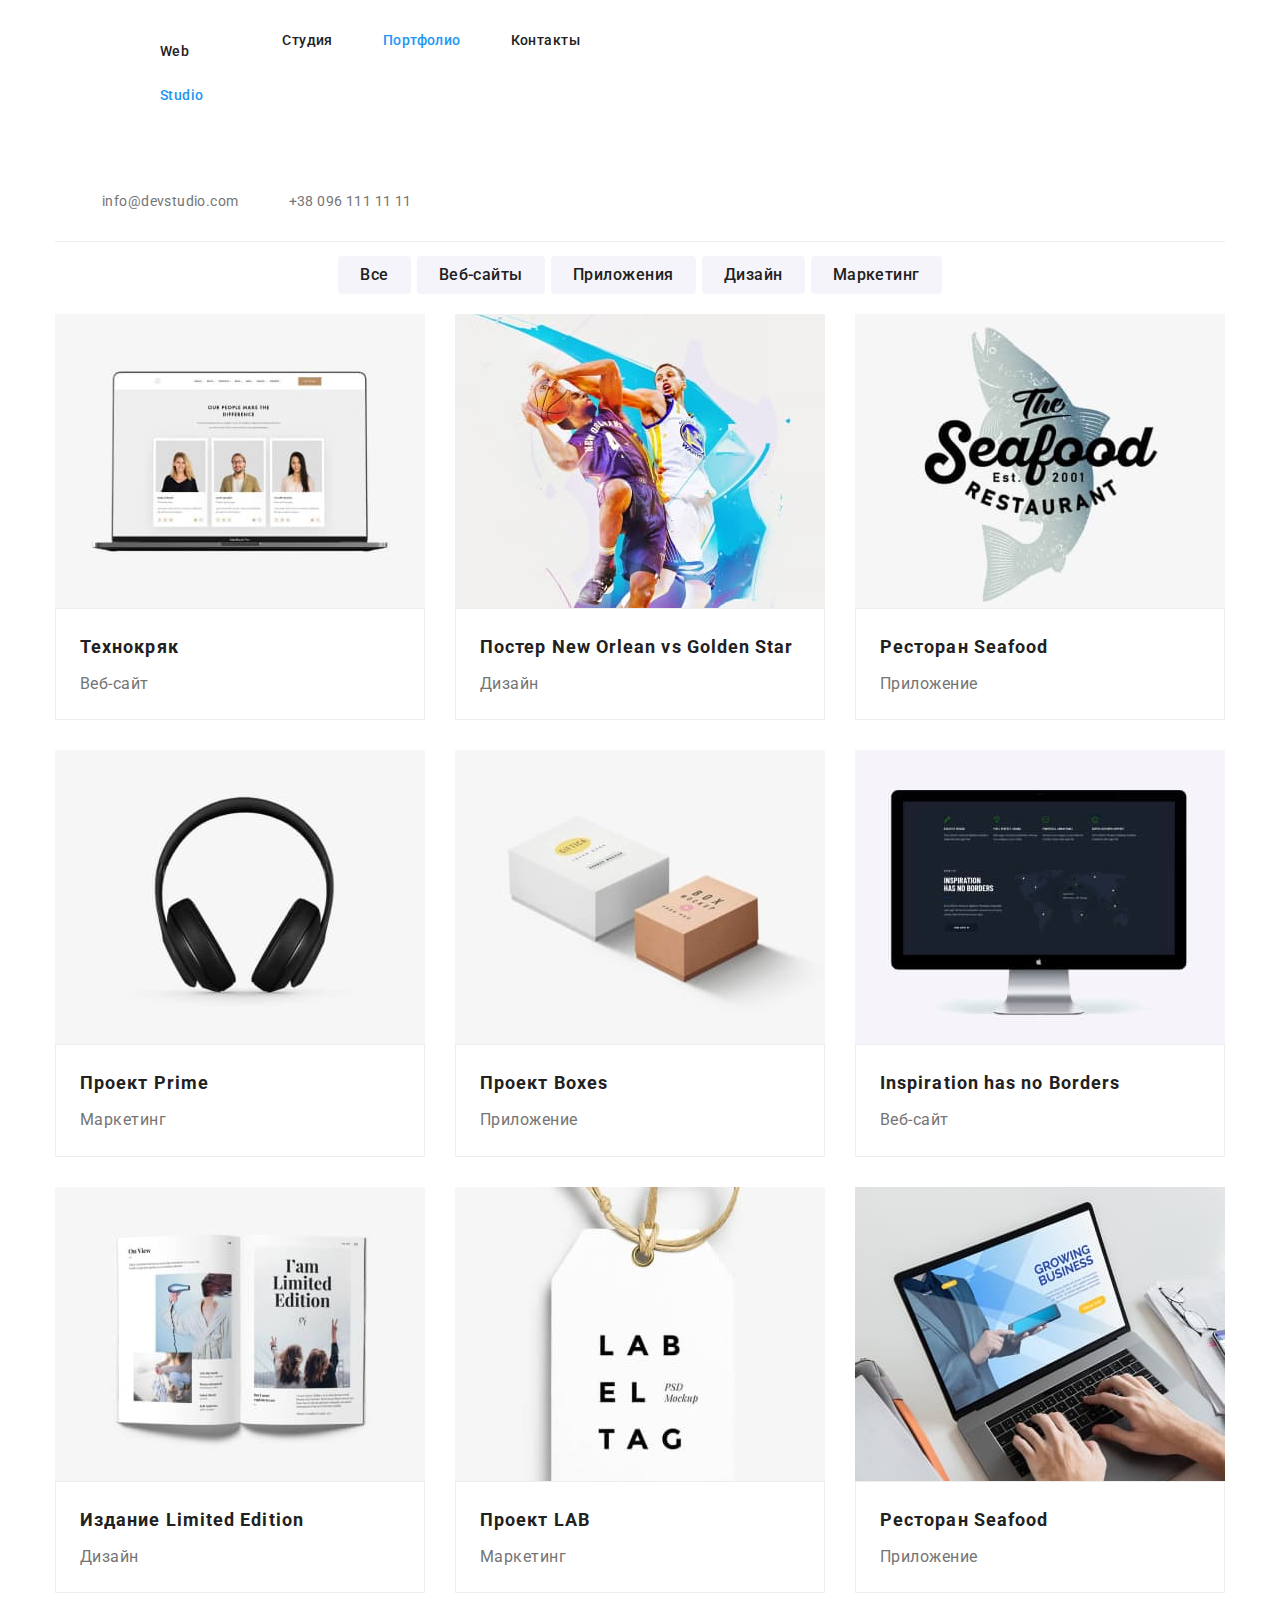
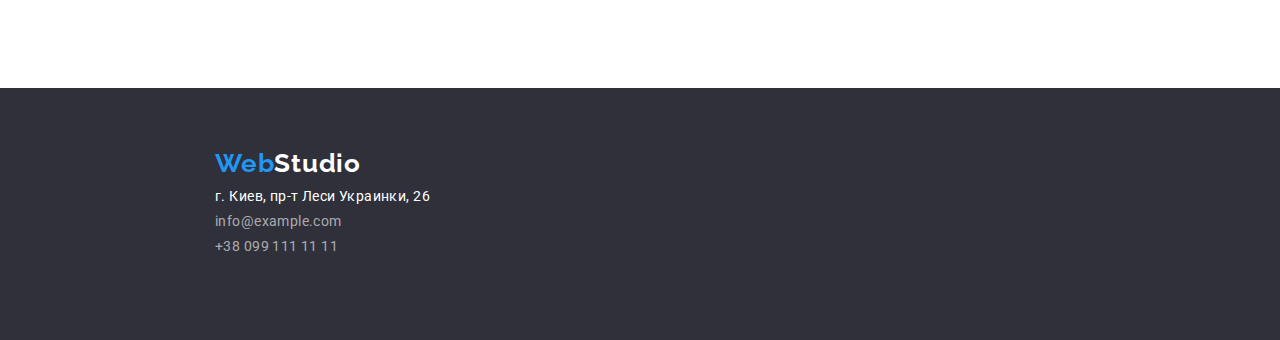
==== commit db659a9e: "Add files via upload" ====
--- a/portfolio.html
+++ b/portfolio.html
@@ -19,43 +19,51 @@
 </head>
 
 <header>
-    <a href="#" class="logo">
-        Web<span>Studio</span>
-    </a>
+    <div class="container">
+        <div class="header-nav">
     <nav class="links">
         <ul>
+            <li class="logo"><a href="*">
+            Web<span>Studio</span>
+            </a>
+            </li>
             <li>
                 <a href="index.html">Студия</a>
+            </li>
             <li>
                 <a class="current" href="portfolio.html">Портфолио</a>
             </li>
             <li>
-                <a href="contacts">Контакты</a>
+                <a href="">Контакты</a>
             </li>
         </ul>
     </nav>
-<ul class="contacts">
-    <li>
-        <a href="mailto:info@devstudio.com" class="mail">info@devstudio.com</a>
-    </li>
-    <li>
-        <a class="tel" href="tel:+380961111111">+38 096 111 11 11</a>
-    </li>
-    </ul>
+            <ul class="contacts">
+                <li>
+                    <a href="mailto:info@devstudio.com" class="mail">info@devstudio.com</a>
+                </li>
+                <li>
+                     <a class="tel" href="tel:+380961111111">+38 096 111 11 11</a>
+                </li>
+            </ul>
+        </div>
+    </div>
 </header>
-<main>
-<section>
-    <h1 class="disappering_title">наши услуги</h1>
-<ul class="buttons">
-    <li><button type="button" class="btn">Все</button></li>
-    <li><button type="button" class="btn">Веб-сайты</button></li>
-    <li><button type="button" class="btn">Приложения</button></li>
-    <li><button type="button" class="btn">Дизайн</button></li>
-    <li><button type="button" class="btn">Маркетинг</button></li>
-</ul>
-
-
-<div class="container">
+<main class="section">
+    <section class="btn-filter" >
+        <div class="container">
+            <h1 class="disappering_title">наши услуги</h1>
+            <ul class="buttons">
+                <li><button type="button" class="btn">Все</button></li>
+                <li><button type="button" class="btn">Веб-сайты</button></li>
+                <li><button type="button" class="btn">Приложения</button></li>
+                <li><button type="button" class="btn">Дизайн</button></li>
+                <li><button type="button" class="btn">Маркетинг</button></li>
+            </ul>
+        </div>
+    </section>
+    <section class="cards">
+    <div class="container">
     <ul class="card-set">
 
 
@@ -189,8 +197,6 @@
         </li>
     </ul>
 </div>
-
-
 </section>
 </main>
 <footer>
--- a/styles/styles.css
+++ b/styles/styles.css
@@ -9,6 +9,7 @@
     --bg-color: #2F303A; 
     --bg-color2: #F5F4FA;
     --footer-addres-color: rgba(255, 255, 255, 0.6);
+    --card-set-gap: 30px;
 }
 
 body {
@@ -342,15 +343,18 @@
     border-radius: 4px;
     color: var(--white);
 }
-/*images description*/
-.images p{
+
+
+/*portfolio cards*/
+.card-text{
     font-family: 'Roboto';
     font-size: 16px;
     line-height: 1.9;
     letter-spacing: 0.03em;
     color: var(--gray-text);
-}
-.images h2{
+    margin:0px 24px 20px 24px;
+}
+.card-head{
     font-family: 'Roboto';
     font-weight: 700;
     font-size: 18px;
@@ -359,25 +363,13 @@
     color: var(--black-text);
     margin:20px 24px 4px 24px;
 }
-.images p {
-    margin:0px 24px 20px 24px;
-}
 
 /*images position*/
 img {
     justify-content: space-between ;
-    width: 100%;
+    max-width: 100%;
+    display: block;
     /*margin-top: 30px;*/
-}
-
-.images {
-    max-width:1170px;
-    display: flex;
-    flex-wrap: wrap;
-    margin: auto;
-    padding-top: 20px;
-    justify-content: space-between;
-    padding-bottom: 95px;
 }
 
 a:hover,a:focus{
@@ -414,19 +406,33 @@
     color: var(--blue);
     transition: color .5s ease-out;
 }
+/*container*/
 .container{
     width: 1200px;
     padding: 0px 15px;
     margin: 0 auto;
 }
 
-
-/*transition: color .5s ease-in-out;*/
-/*плавність для анімації на ховер
- 1 color для чого (all)
- 2 .5s тривалість
- 3 ease-in-out яка аме анімація
-*/
-
-
-
+/*card set*/
+
+.card-set {
+    display: flex;
+    flex-wrap: wrap;
+    margin: auto;
+    padding-top: 20px;
+    justify-content: space-between;
+    padding-bottom: 95px;
+    margin-top: calc(-1 * var(--card-set-gap)) ;
+    margin-left: calc(-1 * var(--card-set-gap)) ;
+    margin-right: 0px;
+}
+
+.card-set > .item {
+flex-basis: calc(100% / 3 - var(--card-set-gap));
+margin-left: var(--card-set-gap);
+margin-top: var(--card-set-gap);
+
+}
+.card-content{
+    border: 1px solid #EEEEEE;
+}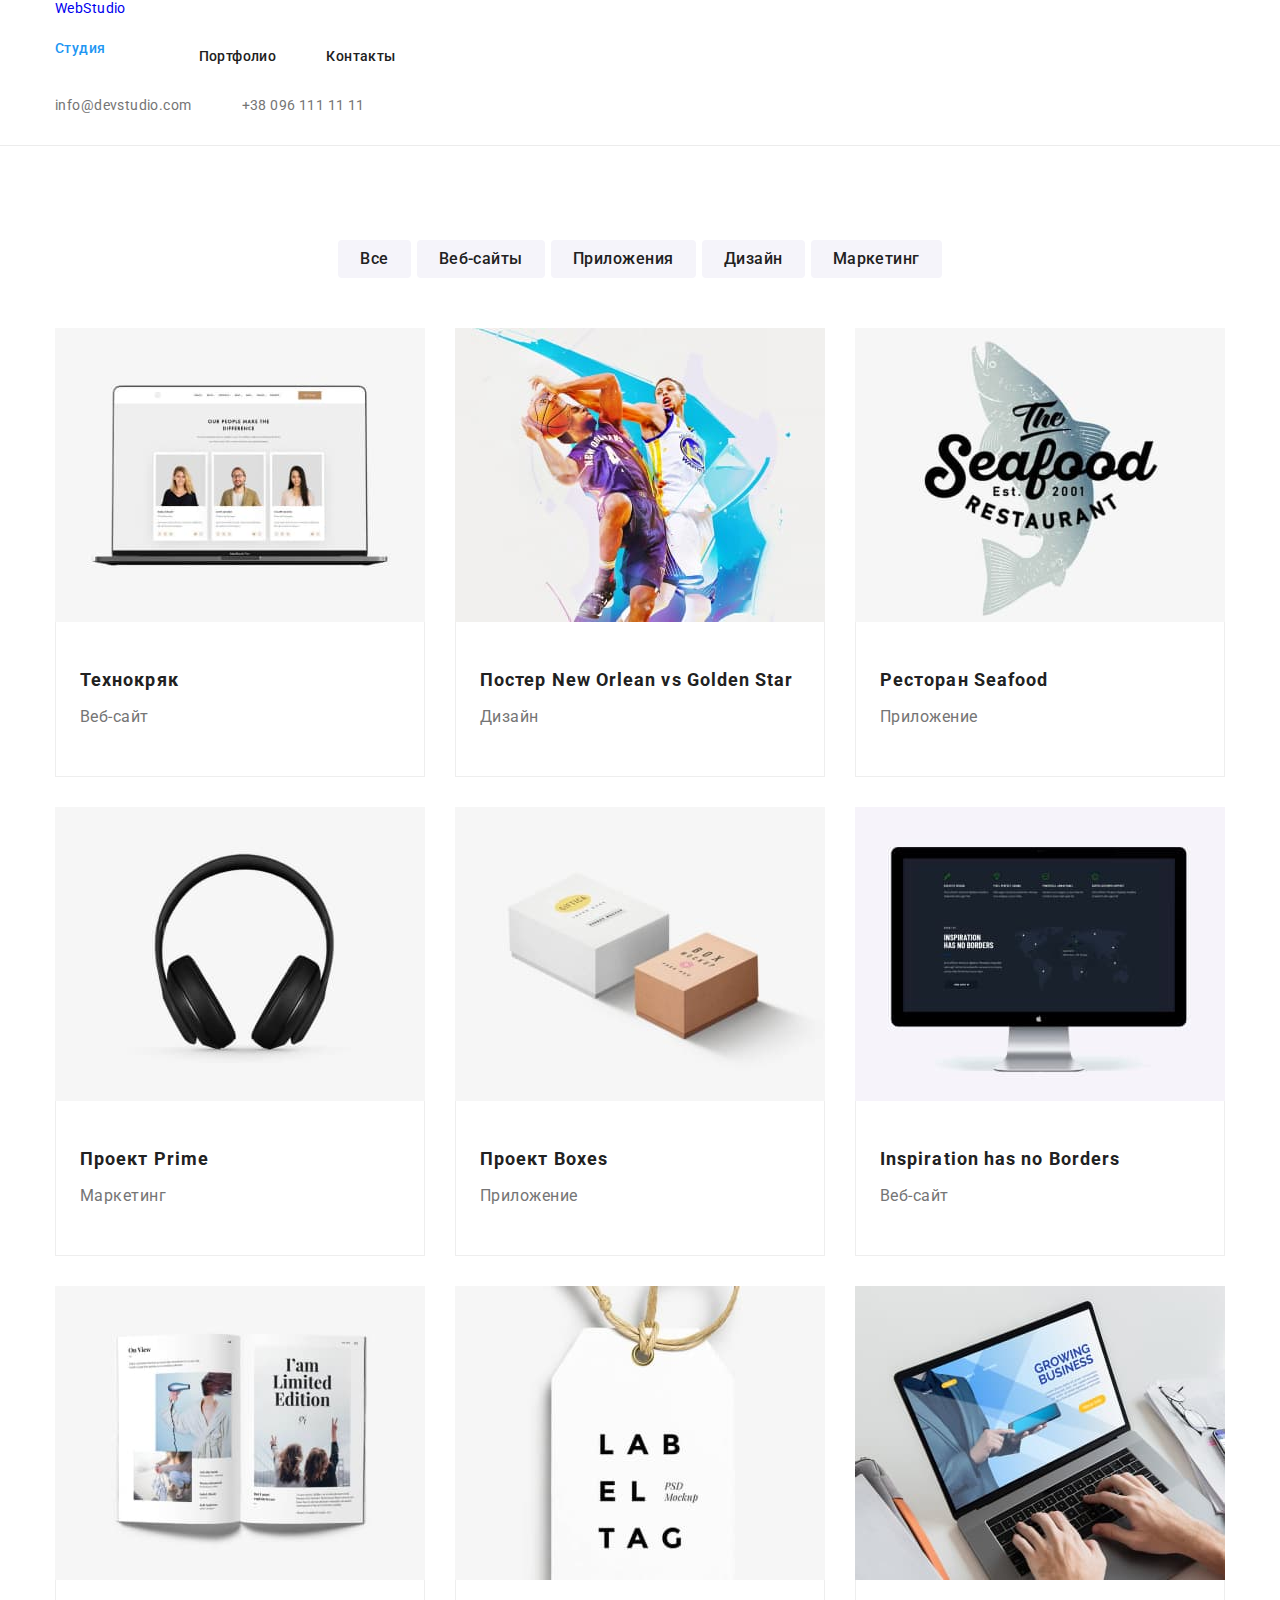
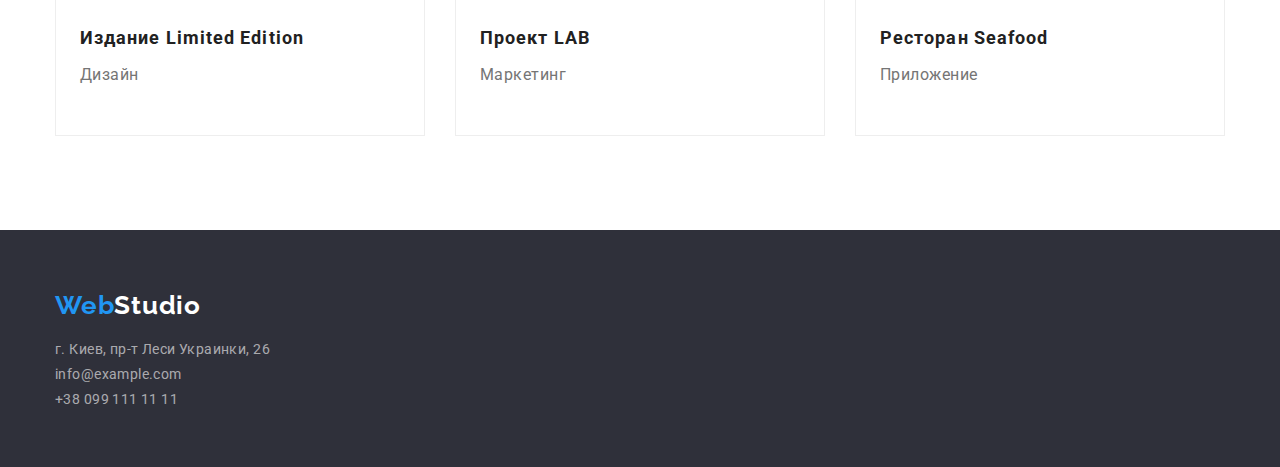
==== commit 15141aec: "Add files via upload" ====
--- a/portfolio.html
+++ b/portfolio.html
@@ -19,19 +19,18 @@
 </head>
 
 <header>
-    <div class="container">
-        <div class="header-nav">
+    <div class="container header-nav">
     <nav class="links">
+        <a class="logo" href="*">
+            Web<span>Studio</span>
+            </a>
         <ul>
-            <li class="logo"><a href="*">
-            Web<span>Studio</span>
-            </a>
             </li>
             <li>
-                <a href="index.html">Студия</a>
+                <a class="current" href="index.html">Студия</a>
             </li>
             <li>
-                <a class="current" href="portfolio.html">Портфолио</a>
+                <a href="portfolio.html">Портфолио</a>
             </li>
             <li>
                 <a href="">Контакты</a>
@@ -46,7 +45,6 @@
                      <a class="tel" href="tel:+380961111111">+38 096 111 11 11</a>
                 </li>
             </ul>
-        </div>
     </div>
 </header>
 <main class="section">
--- a/styles/styles.css
+++ b/styles/styles.css
@@ -1,6 +1,18 @@
+/*css map
+general rules
+1 header
+1.2 links
+1.3 contacts
+2. footer
+3.index
+3.1 block 1
+...in progress...
+*/
+
+
+
+
 /*general rules*/
-
-/*1 em = 14px*/
 :root {
     --blue: #2196F3;
     --white: #ffffff;
@@ -11,7 +23,6 @@
     --footer-addres-color: rgba(255, 255, 255, 0.6);
     --card-set-gap: 30px;
 }
-
 body {
     padding: 0;
     margin: 0;
@@ -22,7 +33,10 @@
     background-color: var(--white);
     font-size: 14px;
 }
-
+h1 h2 h3 h4 h5 h6 p {
+    margin: 0;
+    padding: 0;
+}
 a {
     text-decoration: none;
 }
@@ -30,16 +44,18 @@
     padding-left: 0;
     margin-bottom: 0;
     list-style: none;
-}
-
+    margin-top: 0;
+}
+
+.section{
+    padding-top: 94px;
+    padding-bottom: 94px;
+}
 /*header*/
 header {
-    max-width: 1170px;
-    margin: 0 auto;
-    display: flex;
     border-bottom: 1px solid #ECECEC;
 }
-header .logo {
+.links ul .logo a{
     text-decoration: none;
     font-family: 'Raleway';
     font-weight: 700;
@@ -47,27 +63,30 @@
     line-height: 1.2;
     color: var(--blue);
 }
-header .logo span {
-    margin: 0;
-    display: inline-block;
+.links ul .logo a span {
+    margin: 0;
     color: var(--black-text);
     padding: 25px 0;
 }
-.header a {
-    text-decoration: none;
+
+.container .header-nav {
+    display: flex;
 }
 
 /*links*/
-.links {
-    margin-left: 90px;
-}
-.links ul {
+header .container .links ul {
     width: 40%;
     list-style: none;
     margin-top: 0;
     padding-left: 0;
     display: flex;
-    padding: 32px 0
+}
+.header-nav .links ul li{
+    padding-top: 32px;
+}
+.links ul li:first-child{
+    margin-right: 93px;
+    padding-top: 24px;
 }
 .links ul li:last-child {
     margin-right: 0;
@@ -84,6 +103,7 @@
     text-decoration: none;
     color: var(--black-text);
 
+
 }
 .links li a span {
     margin: 0;
@@ -98,9 +118,9 @@
     padding-left: 0;
     display: flex;
     margin-left: auto;
-    padding: 32px;
-}
-
+}
+.contacts li {     padding: 32px 0px;
+} 
 .tel {
     color: var(--gray-text);
 }
@@ -109,6 +129,57 @@
     margin-right: 50px;
     color: var(--gray-text);
 }
+
+/*footer*/
+footer{
+    background: var(--bg-color);
+    /*margin: 0 auto;*/
+   /*height: 252px;*/
+    /*width: 1600px;*/
+    padding-top: 60px;
+    padding-bottom: 60px;
+}
+.bottom_logo{
+    display: flex;
+    color: var(--blue);
+    font-family: 'Raleway';
+    font-weight: 700;
+    font-size: 26px;
+    line-height: 1.2;
+    letter-spacing: 0.03em;
+    max-width:145px;
+    max-width: 1170px;
+    margin: 0 auto;
+}
+.bottom_logo span{
+    margin: 0;
+    color: var(--white);
+}
+address{
+    margin-top: 20px;
+}
+footer address ul li a{
+    color: var(--footer-addres-color);
+    margin-top: 9px;
+}
+footer address ul li a span {
+    color: var(--white);
+}
+footer ul{
+    margin-top: 20px;
+}
+footer ul li {
+    margin-top: 9px;
+}
+address{
+    text-decoration-style: none;
+    max-width: 1170px;
+    margin: 0 auto;
+    font-family: 'Roboto';
+    font-style: normal;
+}
+
+/*index/*
 
 /*Block 1*/
 .logo-img {
@@ -124,9 +195,14 @@
     padding: 200px 0;
     background: var(--bg-color);
     text-align: center;
-    width: 1600px;
-    margin: 0 auto;
-}
+    /*width: 1600px;*/
+    margin: 0 auto;
+    /*background-image: url(../images/bg1.jpg);
+    background-image: linear-gradient(blue);*/
+}
+/*.banner .container .btn:hover{
+    visibility: hidden;
+    }*/
 .banner h1 {
     max-width: 695px;
     margin: 0 auto;
@@ -186,9 +262,6 @@
     margin-bottom: 0;
 }
 /*works*/
-.works {
-    padding-bottom: 95px;
-}
 .works h2 {
     font-family: 'Roboto';
     font-weight: 700;
@@ -198,11 +271,12 @@
     letter-spacing: 0.03em;
     color: var(--black-text);
     margin-bottom: 50px;
+    margin-top: 0px;
 }
 .works ul {
     display: flex;
-    max-width: 1170px;
-    margin: 0 auto;
+    /*max-width: 1170px;*/
+    /*margin: 0 auto;*/
 }
 .works ul li {
     margin-right: 30px;
@@ -212,12 +286,14 @@
 }
 .team {
     background: var(--bg-color2);
-    width: 1600px;
-    margin: 0 auto;
-}
+   /* width: 1600px;
+    margin: 0 auto;*/
+}
+/*
 .m-bt-95 {
     padding: 95px 0;
 }
+*/
 .team h2 {
     font-family: 'Roboto';
     font-weight: 700;
@@ -227,11 +303,12 @@
     letter-spacing: 0.03em;
     color: var(--black-text);
     margin-bottom: 50px;
+    margin-top: 0px;
 }
 .team ul {
     display: flex;
-    max-width: 1170px;
-    margin: 0 auto;
+   /* max-width: 1170px;*/
+    /*margin: 0 auto;*/
 }
 .team img {
     width: 100%;
@@ -264,59 +341,15 @@
     letter-spacing: 0.03em;
     color: var(--gray-text);
 }
-/*footer*/
-footer{
-    background: var(--bg-color);
-    margin: 0 auto;
-    height: 252px;
-    width: 1600px;
-}
-.bottom_logo{
-    display: flex;
-    color: var(--blue);
-    font-family: 'Raleway';
-    font-weight: 700;
-    font-size: 26px;
-    line-height: 1.2;
-    letter-spacing: 0.03em;
-    max-width:145px;
-    padding-top: 60px;
-    max-width: 1170px;
-    margin: 0 auto;
-}
-.bottom_logo span{
-    margin: 0;
-    color: var(--white);
-}
-address{
-    margin-top: 20px;
-}
-footer address ul li a{
-    color: var(--footer-addres-color)
-}
-footer address ul li span a {
-    color: var(--white);
-}
-footer ul{
-    margin-top: 9px;
-}
-footer ul li {
-    margin-top: 9px;
-}
-address{
-    text-decoration-style: none;
-    max-width: 1170px;
-    margin: 0 auto;
-    font-family: 'Roboto';
-    font-style: normal;
-}
 
 /*portfolio*/
 
 /*top buttoms*/
 .buttons{
     display: flex;
-justify-content: center;
+    justify-content: center;
+    padding-bottom: 50px;
+
 }
 .buttons li{
     margin-right: 6px;
@@ -394,8 +427,6 @@
 
 }
 
-.banner .container .btn:hover
-    {visibility: hidden;}
 
 .links ul li a:hover,.links ul li a:focus {
     color: var(--blue);
@@ -413,15 +444,16 @@
     margin: 0 auto;
 }
 
+
+
 /*card set*/
 
 .card-set {
     display: flex;
     flex-wrap: wrap;
     margin: auto;
-    padding-top: 20px;
+    /*padding-top: 20px;*/
     justify-content: space-between;
-    padding-bottom: 95px;
     margin-top: calc(-1 * var(--card-set-gap)) ;
     margin-left: calc(-1 * var(--card-set-gap)) ;
     margin-right: 0px;
@@ -434,5 +466,10 @@
 
 }
 .card-content{
-    border: 1px solid #EEEEEE;
+    border-right: 1px solid #EEEEEE;
+    border-bottom: 1px solid #EEEEEE;
+    border-left: 1px solid #EEEEEE;
+    padding-top: 20px;
+    padding-bottom: 24px;
+    
 }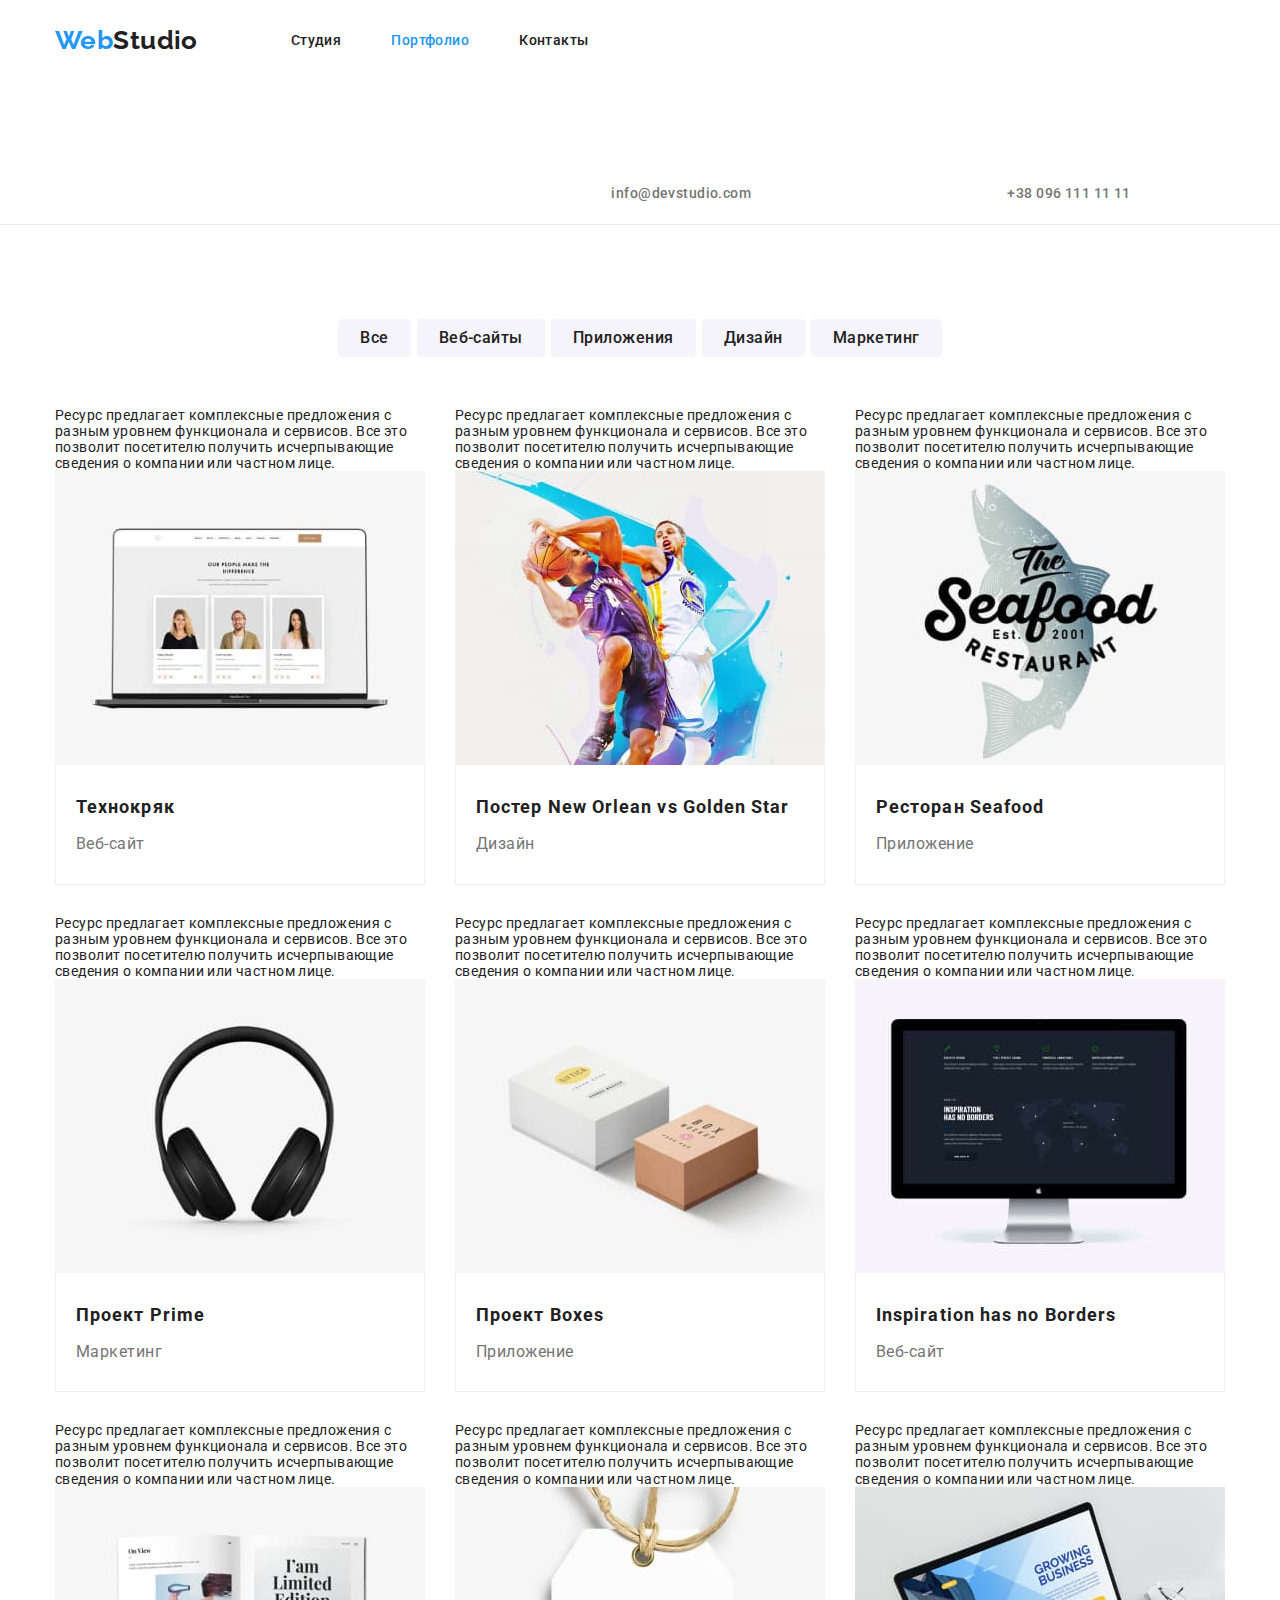
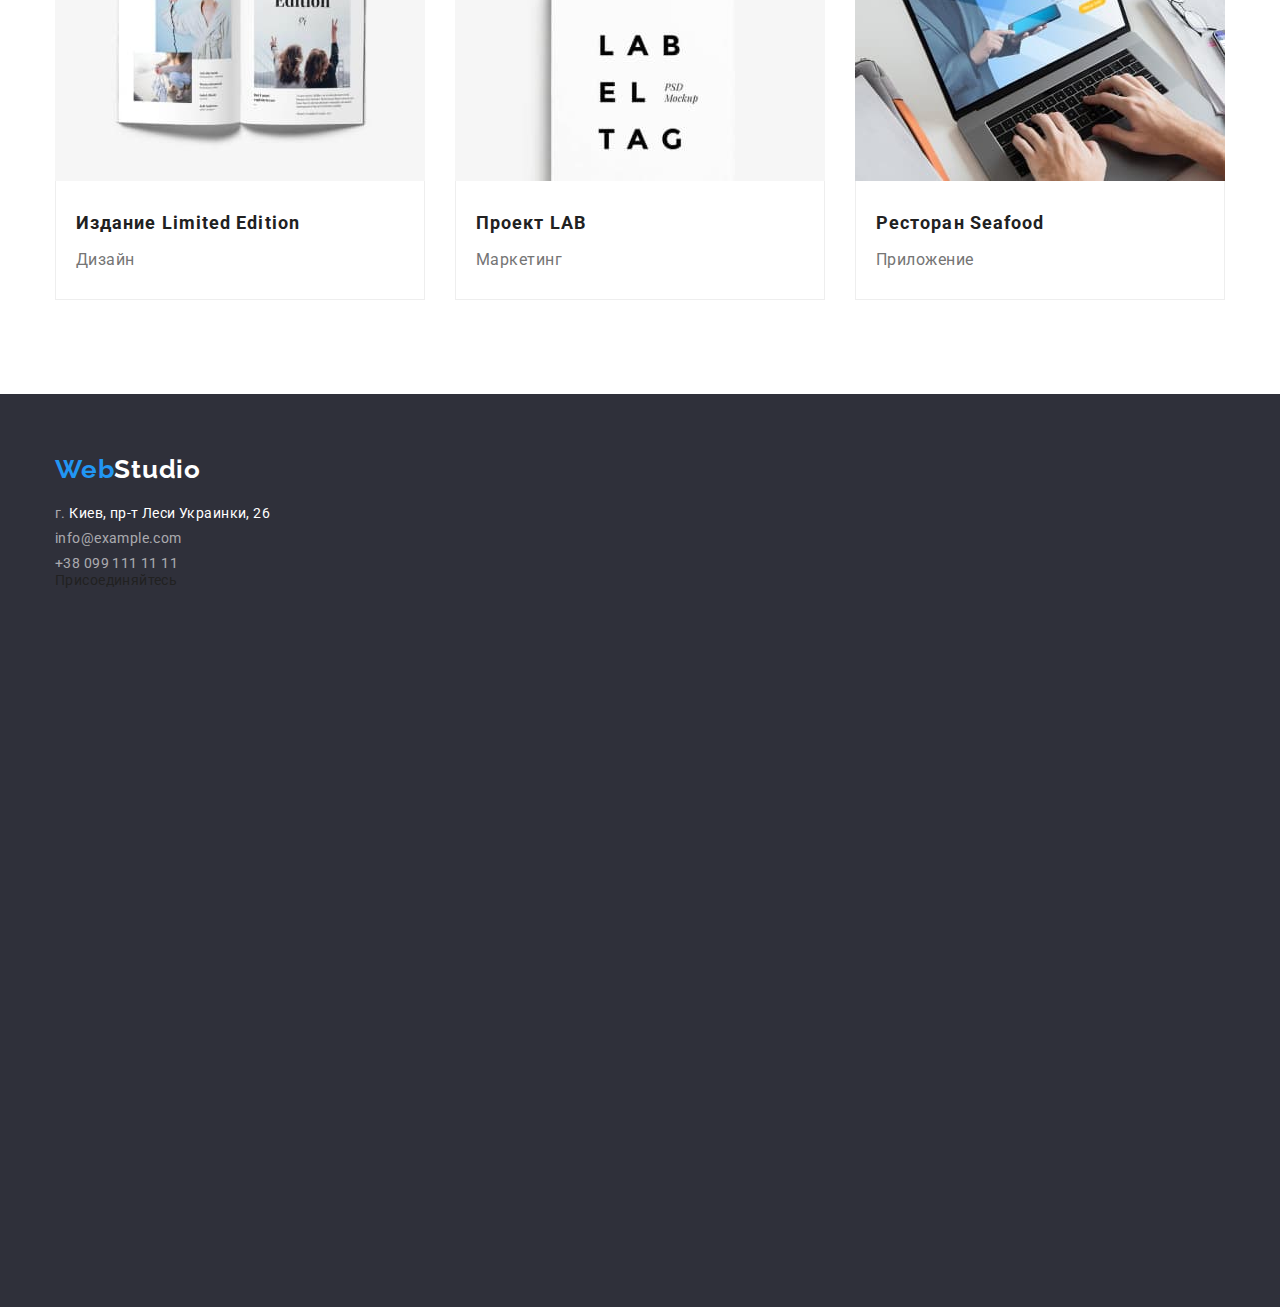
==== commit 453e5329: "Add files via upload" ====
--- a/portfolio.html
+++ b/portfolio.html
@@ -27,10 +27,10 @@
         <ul>
             </li>
             <li>
-                <a class="current" href="index.html">Студия</a>
+                <a  href="index.html">Студия</a>
             </li>
             <li>
-                <a href="portfolio.html">Портфолио</a>
+                <a class="current" href="portfolio.html">Портфолио</a>
             </li>
             <li>
                 <a href="">Контакты</a>
@@ -39,10 +39,18 @@
     </nav>
             <ul class="contacts">
                 <li>
-                    <a href="mailto:info@devstudio.com" class="mail">info@devstudio.com</a>
-                </li>
-                <li>
-                     <a class="tel" href="tel:+380961111111">+38 096 111 11 11</a>
+                    <a href="mailto:info@devstudio.com" class="mail">
+                        <svg class="contacts-svg e-mail">
+                            <use class="e-mail" href="images/icons.svg#e-mail" width="16px" height="12px"></use>
+                        </svg>
+                         info@devstudio.com</a>
+                </li>
+                <li>
+                    <a class="tel" href="tel:+380961111111">
+                    <svg class="contacts-svg phone">
+                        <use class="phone" href="images/icons.svg#phone"width="16px" height="14px"> </use>
+                    </svg>
+                    +38 096 111 11 11</a>
                 </li>
             </ul>
     </div>
@@ -69,22 +77,37 @@
 
 
         <li class="item">
-            <a href="*">
-            <article class="card">
-                <div class="card-thmb">
+            <a class="card">
+                <div class="card-action">
+                    <p>
+                        Ресурс предлагает комплексные предложения 
+                        с разным уровнем функционала и сервисов. 
+                        Все это позволит посетителю 
+                        получить исчерпывающие сведения
+                        о компании или частном лице.
+                    </p>
+                </div>
+                <div class="card-thmb"> 
                     <img src="images/img3.1.jpg" alt="img3.1">
                 </div>
                 <div class="card-content">
                     <h2 class="card-head">Технокряк</h2>
                     <p class="card-text">Веб-сайт</p>
                 </div>
-            </article>
-            </a>
-        </li>
-
-        <li class="item">
-            <a href="*">
-            <article class="card">
+            </a>
+        </li>
+
+        <li class="item">
+            <a class="card">
+                <div class="card-action">
+                    <p>
+                        Ресурс предлагает комплексные предложения 
+                        с разным уровнем функционала и сервисов. 
+                        Все это позволит посетителю 
+                        получить исчерпывающие сведения
+                        о компании или частном лице.
+                    </p>
+                </div>
                 <div class="card-thmb">
                     <img src="images/img3.2.jpg" alt="img3.2">
                 </div>
@@ -92,13 +115,20 @@
                     <h2 class="card-head">Постер New Orlean vs Golden Star</h2>
                     <p class="card-text">Дизайн</p>
                 </div>
-            </article>
-            </a>
-        </li>
-
-        <li class="item">
-            <a href="*">
-            <article class="card">
+            </a>
+        </li>
+
+        <li class="item">
+            <a class="card">
+                <div class="card-action">
+                    <p>
+                        Ресурс предлагает комплексные предложения 
+                        с разным уровнем функционала и сервисов. 
+                        Все это позволит посетителю 
+                        получить исчерпывающие сведения
+                        о компании или частном лице.
+                    </p>
+                </div>
                 <div class="card-thmb">
                     <img src="images/img3.3.jpg" alt="img3.3">
                 </div>
@@ -106,13 +136,20 @@
                     <h2 class="card-head">Ресторан Seafood</h2>
                     <p class="card-text">Приложение</p>
                 </div>
-            </article>
-            </a>
-        </li>
-
-        <li class="item">
-            <a href="*">
-                <article class="card">
+            </a>
+        </li>
+
+        <li class="item">
+                <a class="card">
+                    <div class="card-action">
+                        <p>
+                            Ресурс предлагает комплексные предложения 
+                            с разным уровнем функционала и сервисов. 
+                            Все это позволит посетителю 
+                            получить исчерпывающие сведения
+                            о компании или частном лице.
+                        </p>
+                    </div>
                     <div class="card-thmb">
                         <img src="images/img3.4.jpg" alt="img3.4">
                     </div>
@@ -120,13 +157,20 @@
                         <h2 class="card-head">Проект Prime</h2>
                         <p class="card-text">Маркетинг</p>
                     </div>
-            </article>
-            </a>
-        </li>
-
-        <li class="item">
-            <a href="*">
-            <article class="card">
+                </a>
+        </li>
+
+        <li class="item">
+            <a class="card">
+                <div class="card-action">
+                    <p>
+                        Ресурс предлагает комплексные предложения 
+                        с разным уровнем функционала и сервисов. 
+                        Все это позволит посетителю 
+                        получить исчерпывающие сведения
+                        о компании или частном лице.
+                    </p>
+                </div>
                 <div class="card-thmb">
                     <img src="images/img3.5.jpg" alt="img3.5">
                 </div>
@@ -134,13 +178,20 @@
                     <h2 class="card-head">Проект Boxes</h2>
                     <p class="card-text">Приложение</p>
                 </div>
-            </article>
-            </a>
-        </li>
-
-        <li class="item">
-            <a href="*">
-            <article class="card">
+            </a>
+        </li>
+
+        <li class="item">
+            <a class="card">
+                <div class="card-action">
+                    <p>
+                        Ресурс предлагает комплексные предложения 
+                        с разным уровнем функционала и сервисов. 
+                        Все это позволит посетителю 
+                        получить исчерпывающие сведения
+                        о компании или частном лице.
+                    </p>
+                </div>
                 <div class="card-thmb">
                     <img src="images/img3.6.jpg" alt="img3.6">
                 </div>
@@ -148,13 +199,20 @@
                     <h2 class="card-head">Inspiration has no Borders</h2>
                     <p class="card-text">Веб-сайт</p>
                 </div>
-            </article>
-            </a>
-        </li>
-
-        <li class="item">
-            <a href="*">
-            <article class="card">
+            </a>
+        </li>
+
+        <li class="item">
+            <a class="card">
+                <div class="card-action">
+                    <p>
+                        Ресурс предлагает комплексные предложения 
+                        с разным уровнем функционала и сервисов. 
+                        Все это позволит посетителю 
+                        получить исчерпывающие сведения
+                        о компании или частном лице.
+                    </p>
+                </div>
                 <div class="card-thmb">
                     <img src="images/img3.7.jpg" alt="img3.7">
                 </div>
@@ -163,12 +221,19 @@
                     <p class="card-text">Дизайн</p>
                 </div>
             </a>
-            </article>
-        </li>
-
-        <li class="item">
-            <a href="*">
-            <article class="card">
+        </li>
+
+        <li class="item">
+            <a class="card">
+                <div class="card-action">
+                    <p>
+                        Ресурс предлагает комплексные предложения 
+                        с разным уровнем функционала и сервисов. 
+                        Все это позволит посетителю 
+                        получить исчерпывающие сведения
+                        о компании или частном лице.
+                    </p>
+                </div>
                 <div class="card-thmb">
                     <img src="images/img3.8.jpg" alt="img3.8">
                 </div>
@@ -176,13 +241,21 @@
                     <h2 class="card-head">Проект LAB</h2>
                     <p class="card-text">Маркетинг</p>
                 </div>
-            </article>
             </a>
         </li>
 
         <li class="item">
             <a href="*">
-            <article class="card">
+            <a class="card">
+                <div class="card-action">
+                    <p>
+                        Ресурс предлагает комплексные предложения 
+                        с разным уровнем функционала и сервисов. 
+                        Все это позволит посетителю 
+                        получить исчерпывающие сведения
+                        о компании или частном лице.
+                    </p>
+                </div>
                 <div class="card-thmb">
                     <img src="images/img3.9.jpg" alt="img3.9">
                 </div>
@@ -190,7 +263,6 @@
                     <h2 class="card-head">Ресторан Seafood</h2>
                     <p class="card-text">Приложение</p>
                 </div>
-            </article>
             </a>
         </li>
     </ul>
@@ -198,17 +270,49 @@
 </section>
 </main>
 <footer>
-    <address>
-        <a class="bottom_logo" href="">Web<span>Studio</span></a>
-        <ul>
-            <li><span><a href="google_maps">г. Киев, пр-т Леси Украинки, 26</a></span></li>
-            <li><a href="mailto:info@example.com">info@example.com</a></li>
-            <li><a href="+380991111111">+38 099 111 11 11</a></li>
-        </ul>
+    <div class="container">
+        <address>
+   <a class="bottom_logo" href="">Web<span>Studio</span></a>
+    <ul>
+        <li><a href="google_maps">г. <span>Киев, пр-т Леси Украинки, 26</span></a></li>
+        <li><a href="mailto:info@example.com">info@example.com</a></li>
+        <li><a href="+380991111111">+38 099 111 11 11</a></li>
+    </ul>
     </address>
+        <div class="social-networks-footer">
+            <p>Присоединяйтесь</p>
+            <ul>
+                <li>
+                    <a href="https:instagram.com">
+                        <svg class="social-networks__icon">
+                            <use href="images/icons.svg#instagram" width="20px" height="20px" ></use>
+                        </svg>
+                    </a>
+                </li>
+                <li>
+                    <a href="https://twitter.com">
+                         <svg class="social-networks__icon">
+                            <use href="images/icons.svg#twitter" width="25px" height="25px"></use>
+                         </svg>
+                     </a>
+                 </li>
+                 <li>
+                    <a href="https://facebook.com">   
+                        <svg class="social-networks__icon">
+                            <use href="images/icons.svg#facebook" width="20px" height="20px"></use>
+                        </svg>
+                    </a>
+                </li>
+                <li>
+                     <a href="https://linkedin.com">
+                        <svg class="social-networks__icon">
+                            <use href="images/icons.svg#linkedin" width="20px" height="20px"></use>
+                        </svg>
+                    </a>
+                </li>
+            </ul>
+        </div>
+    </div>
 </footer>
-
-
-
-
+</body>
 </html>--- a/styles/styles.css
+++ b/styles/styles.css
@@ -33,7 +33,7 @@
     background-color: var(--white);
     font-size: 14px;
 }
-h1 h2 h3 h4 h5 h6 p {
+h1, h2, h3, h4, h5, h6, p {
     margin: 0;
     padding: 0;
 }
@@ -55,25 +55,27 @@
 header {
     border-bottom: 1px solid #ECECEC;
 }
-.links ul .logo a{
+.links .logo {
     text-decoration: none;
     font-family: 'Raleway';
     font-weight: 700;
     font-size: 26px;
     line-height: 1.2;
     color: var(--blue);
-}
-.links ul .logo a span {
-    margin: 0;
-    color: var(--black-text);
     padding: 25px 0;
 }
-
-.container .header-nav {
+.links .logo span {
+    margin: 0;
+    color: var(--black-text);
+}
+.header-nav {
     display: flex;
 }
 
 /*links*/
+.links{
+    display: flex;
+}
 header .container .links ul {
     width: 40%;
     list-style: none;
@@ -85,8 +87,8 @@
     padding-top: 32px;
 }
 .links ul li:first-child{
-    margin-right: 93px;
-    padding-top: 24px;
+    margin-left: 93px;
+    /* padding-top: 32px; */
 }
 .links ul li:last-child {
     margin-right: 0;
@@ -103,7 +105,7 @@
     text-decoration: none;
     color: var(--black-text);
 
-
+    padding: 32px 0px;
 }
 .links li a span {
     margin: 0;
@@ -113,22 +115,41 @@
 /*contacts*/
 .contacts {
     font-family: 'Roboto';
+    font-weight: 500;
     list-style: none;
     margin-top: 0;
     padding-left: 0;
     display: flex;
     margin-left: auto;
-}
-.contacts li {     padding: 32px 0px;
+    display: inblock;
+}
+.links .contacts li {
+    padding: 32px 0px;
 } 
 .tel {
     color: var(--gray-text);
+    padding-top: 32px;
+    display: inline-block;
 }
 
 .mail {
     margin-right: 50px;
     color: var(--gray-text);
-}
+    padding-top: 32px;
+    display: inline-block;
+
+}
+/* .mail::before { 
+    content:yt;
+    height: 20px;
+    width: 20px;
+    background-image: url("../images/e-mail.svg");
+    background-color: #2196F3;
+    background-size: contain;
+
+}  */
+
+header a {padding: 23px;}
 
 /*footer*/
 footer{
@@ -160,8 +181,9 @@
 }
 footer address ul li a{
     color: var(--footer-addres-color);
-    margin-top: 9px;
-}
+    margin-top: 9px;    
+}
+
 footer address ul li a span {
     color: var(--white);
 }
@@ -171,6 +193,9 @@
 footer ul li {
     margin-top: 9px;
 }
+footer ul li:first-child{
+    margin-top: 0;}
+
 address{
     text-decoration-style: none;
     max-width: 1170px;
@@ -197,8 +222,12 @@
     text-align: center;
     /*width: 1600px;*/
     margin: 0 auto;
-    /*background-image: url(../images/bg1.jpg);
-    background-image: linear-gradient(blue);*/
+    /* background-image: linear-gradient(
+        to right,
+        rgba(47, 48, 58, 0.4),
+        rgba(47, 48, 58, 0.4)),
+    url(../images/bg1.jpg); */
+
 }
 /*.banner .container .btn:hover{
     visibility: hidden;
@@ -206,7 +235,6 @@
 .banner h1 {
     max-width: 695px;
     margin: 0 auto;
-    margin-bottom: 30px;
     font-weight: 900;
     font-size: 44px;
     line-height: 1.36;
@@ -224,10 +252,14 @@
     letter-spacing: 0.06em;
     padding: 10px 32px;
     border: none;
-    width: 200px;
-    height: 50px;
-
-
+    font-family: 'Roboto';
+    font-style: normal;
+    font-weight: 700;
+    font-size: 16px;
+    line-height: 30px;
+    align-items: center;
+    text-align: center;
+    letter-spacing: 0.06em;
 }
 /*our benefits*/
 .disappering_title{
@@ -246,6 +278,7 @@
 }
 .benefits h3 {
     margin-top: 0;
+    margin-bottom: 10px;
     font-family: 'Roboto';
     font-weight: 700;
     font-size: 14px;
@@ -260,8 +293,20 @@
     letter-spacing: 0.03em;
     color: var(--gray-text);
     margin-bottom: 0;
-}
+ }
+/*.attention-to-detail::before {
+    background-image: url("../images/attention-to-detail.svg");
+     content: "";
+    width: 100px;
+    height: 100px;
+    background-size: contain;
+    display: block;
+} */
 /*works*/
+
+.works{
+    padding-top: 0;
+}
 .works h2 {
     font-family: 'Roboto';
     font-weight: 700;
@@ -335,11 +380,12 @@
 }
 .team  p {
     font-family: 'Roboto';
-    font-size: 16px;
+    font-style: normal;
+    font-weight: 400; 
     line-height: 1.2;
-    text-align: center;
     letter-spacing: 0.03em;
     color: var(--gray-text);
+    margin-bottom: 30px;
 }
 
 /*portfolio*/
@@ -385,7 +431,8 @@
     line-height: 1.9;
     letter-spacing: 0.03em;
     color: var(--gray-text);
-    margin:0px 24px 20px 24px;
+    margin-top: 4px;
+
 }
 .card-head{
     font-family: 'Roboto';
@@ -394,7 +441,7 @@
     line-height: 2;
     letter-spacing: 0.06em;
     color: var(--black-text);
-    margin:20px 24px 4px 24px;
+    margin: 0;
 }
 
 /*images position*/
@@ -469,7 +516,8 @@
     border-right: 1px solid #EEEEEE;
     border-bottom: 1px solid #EEEEEE;
     border-left: 1px solid #EEEEEE;
-    padding-top: 20px;
-    padding-bottom: 24px;
+    padding: 24px 20px;
+   
     
-}+}
+
